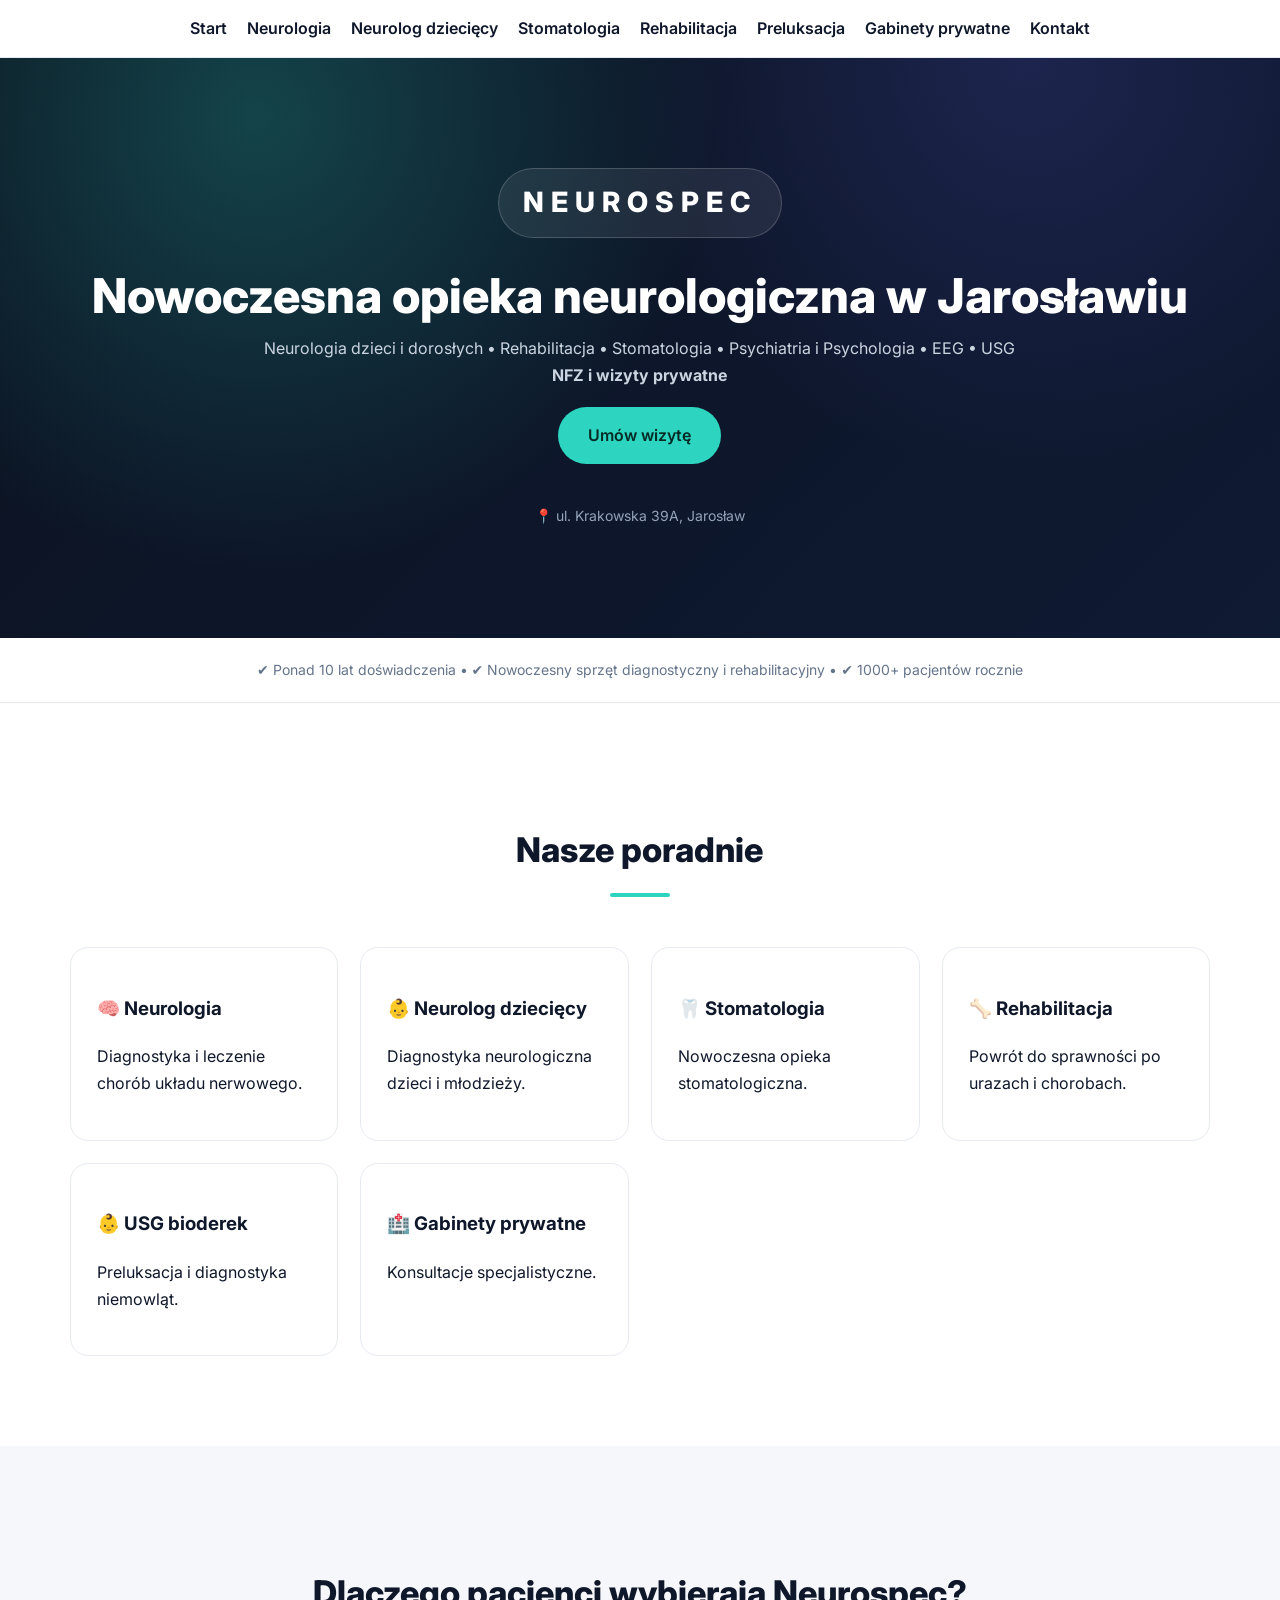
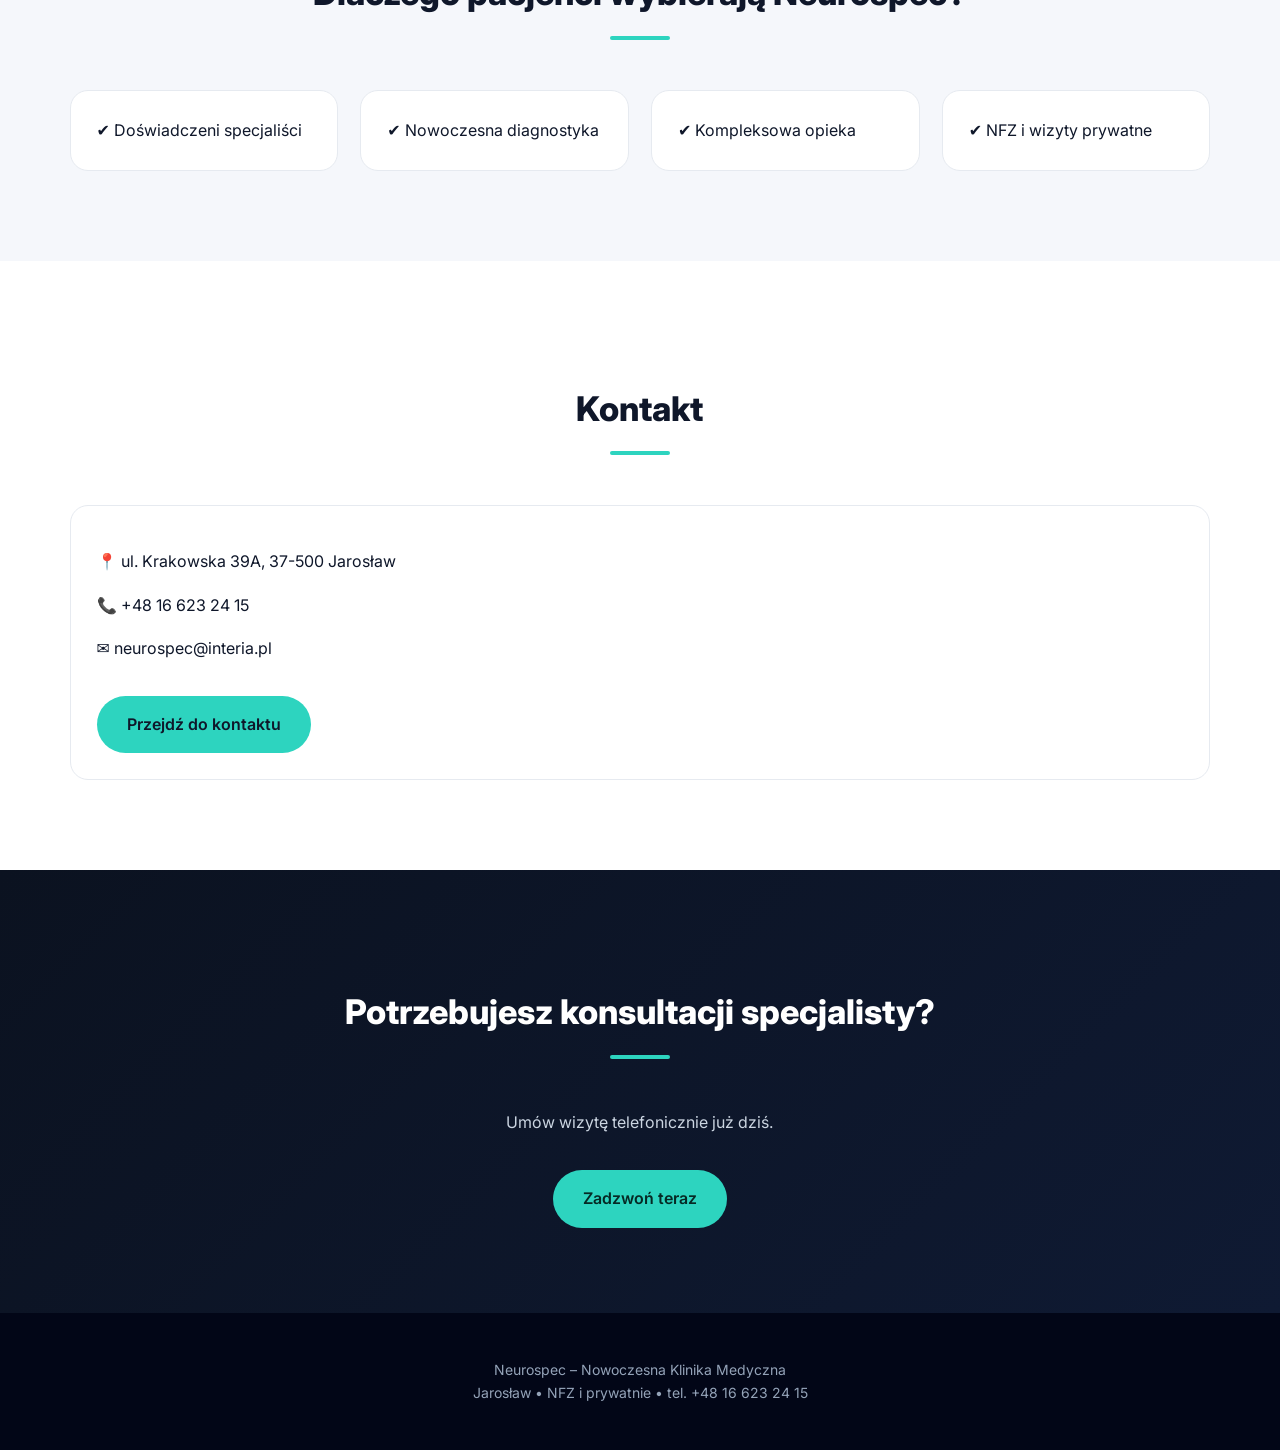
==== index.html @ 5b928df5 "Create index.html" ====
<!DOCTYPE html>

<html lang="pl">
<head>

<meta charset="UTF-8">
<meta name="viewport" content="width=device-width, initial-scale=1.0">

<title>Neurospec – Nowoczesna Klinika Neurologiczna Jarosław</title>

<meta name="description" content="Neurospec Jarosław – neurologia dorosłych i dzieci, rehabilitacja, stomatologia, EEG, USG. NFZ i wizyty prywatne.">

<meta name="keywords" content="neurolog Jarosław, neurolog dziecięcy Jarosław, EEG Jarosław, rehabilitacja Jarosław, stomatolog Jarosław, Neurospec">

<meta name="robots" content="index,follow">

<link rel="canonical" href="https://neurospec.com.pl">

<link rel="preconnect" href="https://fonts.googleapis.com">
<link rel="preconnect" href="https://fonts.gstatic.com" crossorigin>

<link href="https://fonts.googleapis.com/css2?family=Inter:wght@300;400;500;600;700;800&display=swap" rel="stylesheet">

<link rel="stylesheet" href="css/style.css">

<script type="application/ld+json">
{
 "@context":"https://schema.org",
 "@type":"MedicalClinic",
 "name":"Neurospec",
 "url":"https://neurospec.com.pl",
 "telephone":"+48166232415",
 "email":"neurospec@interia.pl",
 "address":{
   "@type":"PostalAddress",
   "streetAddress":"ul. Krakowska 39A",
   "addressLocality":"Jarosław",
   "postalCode":"37-500",
   "addressCountry":"PL"
 }
}
</script>

</head>

<body>

<nav class="nav">
<div class="nav-inner">

<a href="index.html">Start</a> <a href="neurolog.html">Neurologia</a> <a href="neurolog-dzieciecy.html">Neurolog dziecięcy</a> <a href="stomatologia.html">Stomatologia</a> <a href="rehabilitacja.html">Rehabilitacja</a> <a href="preluksacja.html">Preluksacja</a> <a href="gabinety-prywatne.html">Gabinety prywatne</a> <a href="kontakt.html">Kontakt</a>

</div>
</nav>

<header class="hero">

<div class="container">

<div class="logo">NEUROSPEC</div>

<h1>Nowoczesna opieka neurologiczna w Jarosławiu</h1>

<p>
Neurologia dzieci i dorosłych • Rehabilitacja • Stomatologia • Psychiatria i Psychologia • EEG • USG
</p>

<p>
<strong>NFZ i wizyty prywatne</strong>
</p>

<a href="tel:+48166232415" class="btn btn-primary">
Umów wizytę
</a>

<p style="margin-top:40px;font-size:14px;color:#94a3b8;">
📍 ul. Krakowska 39A, Jarosław
</p>

</div>

</header>

<div class="trust">
✔ Ponad 10 lat doświadczenia • ✔ Nowoczesny sprzęt diagnostyczny i rehabilitacyjny • ✔ 1000+ pacjentów rocznie
</div>

<section>

<div class="container">

<h2>Nasze poradnie</h2>

<div class="grid">

<div class="card">
<a href="neurolog.html">
<h3>🧠 Neurologia</h3>
<p>Diagnostyka i leczenie chorób układu nerwowego.</p>
</a>
</div>

<div class="card">
<a href="neurolog-dzieciecy.html">
<h3>👶 Neurolog dziecięcy</h3>
<p>Diagnostyka neurologiczna dzieci i młodzieży.</p>
</a>
</div>

<div class="card">
<a href="stomatologia.html">
<h3>🦷 Stomatologia</h3>
<p>Nowoczesna opieka stomatologiczna.</p>
</a>
</div>

<div class="card">
<a href="rehabilitacja.html">
<h3>🦴 Rehabilitacja</h3>
<p>Powrót do sprawności po urazach i chorobach.</p>
</a>
</div>

<div class="card">
<a href="preluksacja.html">
<h3>👶 USG bioderek</h3>
<p>Preluksacja i diagnostyka niemowląt.</p>
</a>
</div>

<div class="card">
<a href="gabinety-prywatne.html">
<h3>🏥 Gabinety prywatne</h3>
<p>Konsultacje specjalistyczne.</p>
</a>
</div>

</div>

</div>

</section>

<section class="alt">

<div class="container">

<h2>Dlaczego pacjenci wybierają Neurospec?</h2>

<div class="grid">

<div class="card">✔ Doświadczeni specjaliści</div>

<div class="card">✔ Nowoczesna diagnostyka</div>

<div class="card">✔ Kompleksowa opieka</div>

<div class="card">✔ NFZ i wizyty prywatne</div>

</div>

</div>

</section>

<section>

<div class="container">

<h2>Kontakt</h2>

<div class="card">

<p>
📍 ul. Krakowska 39A, 37-500 Jarosław
</p>

<p>
📞 +48 16 623 24 15
</p>

<p>
✉️ neurospec@interia.pl
</p>

<a href="kontakt.html" class="btn btn-primary">
Przejdź do kontaktu
</a>

</div>

</div>

</section>

<section class="cta">

<div class="container">

<h2>Potrzebujesz konsultacji specjalisty?</h2>

<p>
Umów wizytę telefonicznie już dziś.
</p>

<a href="tel:+48166232415" class="btn btn-primary">
Zadzwoń teraz
</a>

</div>

</section>

<footer class="footer">

Neurospec – Nowoczesna Klinika Medyczna<br>
Jarosław • NFZ i prywatnie • tel. +48 16 623 24 15

</footer>

</body>
</html>
---- css/style.css ----
/* =========================
NEUROSPEC - STYLE.CSS
========================= */

:root{
--primary:#0b1220;
--accent:#2dd4bf;
--bg:#f5f7fb;
--text:#0f172a;
--muted:#64748b;
--card:#ffffff;
--border:#e6eaf0;
}

*{
box-sizing:border-box;
}

html{
scroll-behavior:smooth;
}

body{
margin:0;
font-family:Inter,system-ui,-apple-system,Segoe UI,Roboto,sans-serif;
color:var(--text);
line-height:1.7;
background:#fff;
}

.container{
max-width:1150px;
width:92%;
margin:auto;
}

/* NAV */

.nav{
position:sticky;
top:0;
z-index:1000;
background:#fff;
border-bottom:1px solid var(--border);
}

.nav-inner{
display:flex;
justify-content:center;
align-items:center;
gap:20px;
flex-wrap:wrap;
padding:15px;
}

.nav a{
text-decoration:none;
font-weight:600;
color:var(--text);
}

.nav a:hover{
color:var(--accent);
}

/* HERO */

.hero{
background:
radial-gradient(circle at 20% 10%, rgba(45,212,191,0.25), transparent 40%),
radial-gradient(circle at 80% 0%, rgba(99,102,241,0.18), transparent 35%),
linear-gradient(135deg,#0b1220,#0f1a33);

color:#fff;
text-align:center;
padding:110px 20px;
}

.hero h1{
font-size:48px;
margin-bottom:12px;
line-height:1.1;
font-weight:800;
}

.hero p{
color:#cbd5e1;
max-width:760px;
margin:auto;
}

/* LOGO */

.logo{
font-weight:800;
letter-spacing:7px;
font-size:28px;
display:inline-block;
padding:10px 24px;
border-radius:999px;
background:rgba(255,255,255,.08);
border:1px solid rgba(255,255,255,.18);
}

/* BUTTONS */

.btn{
display:inline-block;
padding:15px 30px;
border-radius:999px;
text-decoration:none;
font-weight:600;
transition:.25s ease;
margin-top:18px;
}

.btn-primary{
background:var(--accent);
color:#062a25;
}

.btn-primary:hover{
transform:translateY(-3px);
box-shadow:0 18px 40px rgba(45,212,191,.25);
}

/* TRUST BAR */

.trust{
text-align:center;
padding:20px;
border-bottom:1px solid var(--border);
color:var(--muted);
font-size:14px;
}

/* SECTIONS */

section{
padding:90px 20px;
}

.alt{
background:var(--bg);
}

h2{
text-align:center;
font-size:34px;
margin-bottom:50px;
font-weight:800;
}

h2::after{
content:"";
display:block;
width:60px;
height:4px;
background:var(--accent);
margin:14px auto 0;
border-radius:999px;
}

/* GRID */

.grid{
display:grid;
grid-template-columns:repeat(auto-fit,minmax(240px,1fr));
gap:22px;
}

/* CARD */

.card{
background:var(--card);
border:1px solid var(--border);
border-radius:18px;
padding:26px;
transition:.25s ease;
}

.card:hover{
transform:translateY(-6px);
box-shadow:0 18px 45px rgba(0,0,0,.08);
}

.card a{
color:inherit;
text-decoration:none;
}

/* CTA */

.cta{
background:linear-gradient(135deg,#0b1220,#0f1a33);
color:#fff;
text-align:center;
padding:85px 20px;
}

.cta p{
color:#cbd5e1;
}

/* DETAILS */

details{
background:var(--bg);
padding:18px;
border-radius:14px;
margin-bottom:12px;
}

/* FORMS */

input,
textarea{
width:100%;
padding:14px;
border-radius:12px;
border:1px solid var(--border);
font-family:inherit;
margin-top:8px;
margin-bottom:14px;
}

textarea{
min-height:140px;
resize:vertical;
}

/* MAP */

.map-wrapper{
position:relative;
width:100%;
padding-bottom:56.25%;
height:0;
overflow:hidden;
border-radius:12px;
box-shadow:0 4px 12px rgba(0,0,0,.15);
}

.map-wrapper iframe{
position:absolute;
top:0;
left:0;
width:100%;
height:100%;
border:0;
}

/* FOOTER */

.footer{
background:#020617;
color:#94a3b8;
text-align:center;
padding:45px 20px;
font-size:14px;
}

/* MOBILE */

@media(max-width:768px){

.hero{
padding:90px 20px;
}

.hero h1{
font-size:34px;
}

h2{
font-size:28px;
}

.btn{
display:block;
width:100%;
max-width:320px;
margin:15px auto;
text-align:center;
}

.nav-inner{
gap:12px;
font-size:14px;
}

}
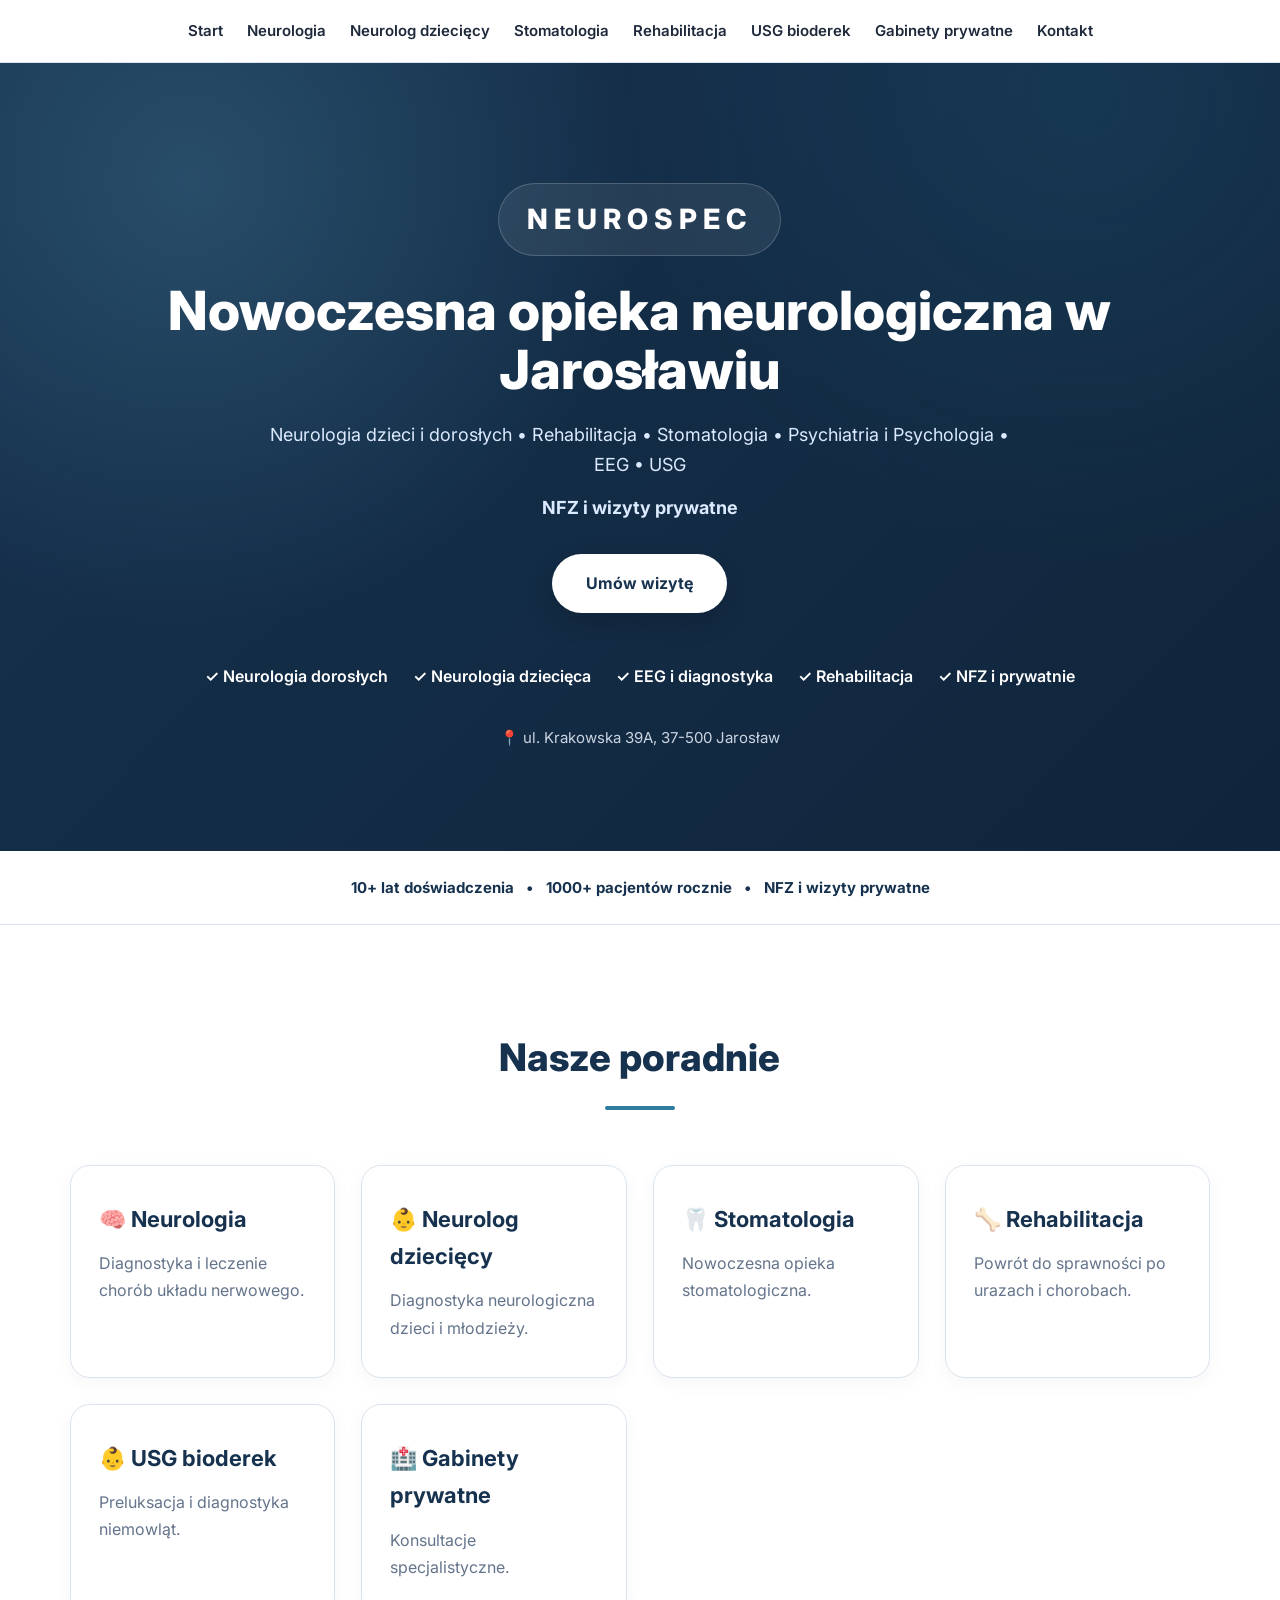
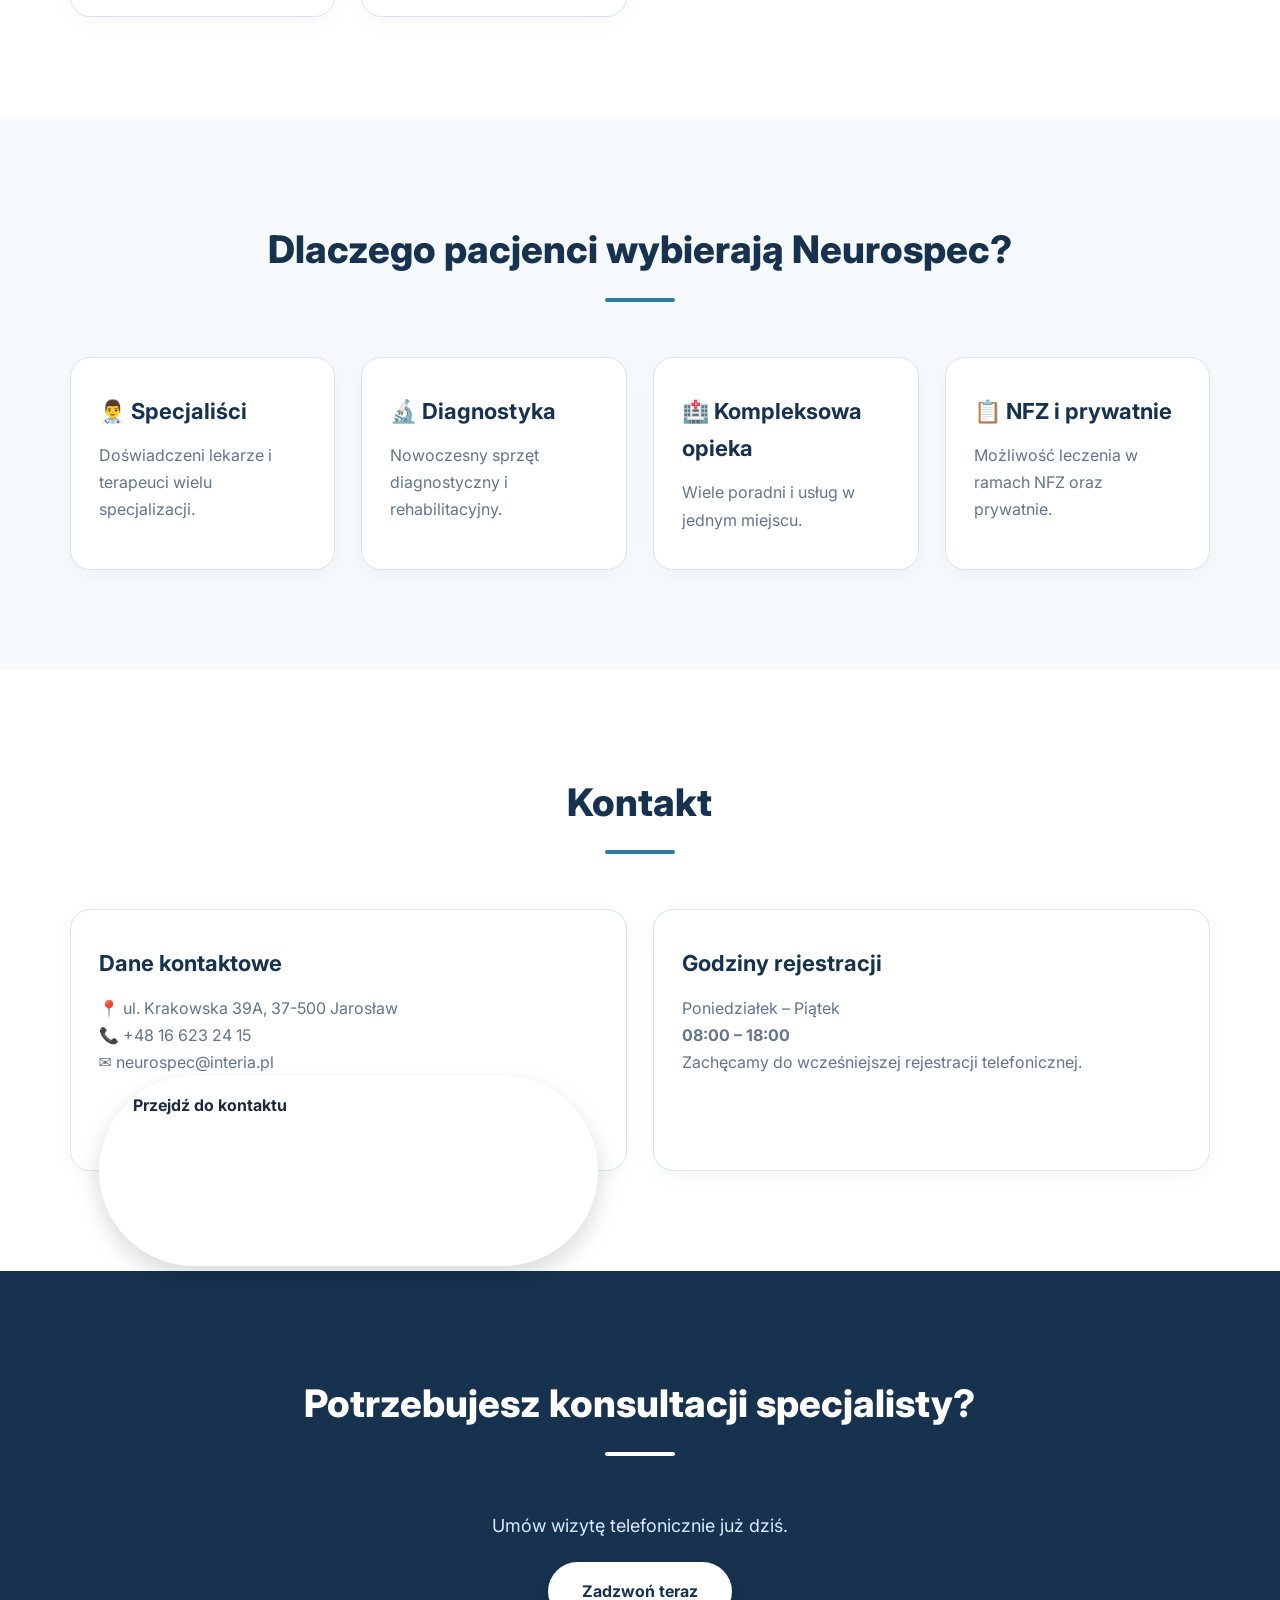
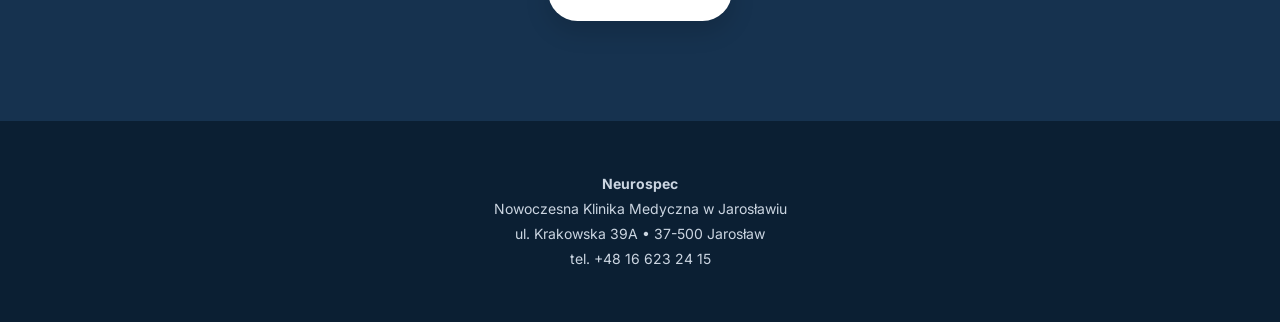
==== commit 1c86a8f8: "Update index.html" ====
--- a/index.html
+++ b/index.html
@@ -48,7 +48,14 @@
 <nav class="nav">
 <div class="nav-inner">
 
-<a href="index.html">Start</a> <a href="neurolog.html">Neurologia</a> <a href="neurolog-dzieciecy.html">Neurolog dziecięcy</a> <a href="stomatologia.html">Stomatologia</a> <a href="rehabilitacja.html">Rehabilitacja</a> <a href="preluksacja.html">Preluksacja</a> <a href="gabinety-prywatne.html">Gabinety prywatne</a> <a href="kontakt.html">Kontakt</a>
+<a href="index.html">Start</a>
+<a href="neurolog.html">Neurologia</a>
+<a href="neurolog-dzieciecy.html">Neurolog dziecięcy</a>
+<a href="stomatologia.html">Stomatologia</a>
+<a href="rehabilitacja.html">Rehabilitacja</a>
+<a href="preluksacja.html">USG bioderek</a>
+<a href="gabinety-prywatne.html">Gabinety prywatne</a>
+<a href="kontakt.html">Kontakt</a>
 
 </div>
 </nav>
@@ -73,8 +80,18 @@
 Umów wizytę
 </a>
 
-<p style="margin-top:40px;font-size:14px;color:#94a3b8;">
-📍 ul. Krakowska 39A, Jarosław
+<div style="margin-top:50px;display:flex;justify-content:center;gap:25px;flex-wrap:wrap;font-weight:600;">
+
+<span>✓ Neurologia dorosłych</span>
+<span>✓ Neurologia dziecięca</span>
+<span>✓ EEG i diagnostyka</span>
+<span>✓ Rehabilitacja</span>
+<span>✓ NFZ i prywatnie</span>
+
+</div>
+
+<p style="margin-top:35px;font-size:15px;color:#cbd5e1;">
+📍 ul. Krakowska 39A, 37-500 Jarosław
 </p>
 
 </div>
@@ -82,7 +99,13 @@
 </header>
 
 <div class="trust">
-✔ Ponad 10 lat doświadczenia • ✔ Nowoczesny sprzęt diagnostyczny i rehabilitacyjny • ✔ 1000+ pacjentów rocznie
+
+<strong>10+ lat doświadczenia</strong>
+&nbsp;&nbsp;•&nbsp;&nbsp;
+<strong>1000+ pacjentów rocznie</strong>
+&nbsp;&nbsp;•&nbsp;&nbsp;
+<strong>NFZ i wizyty prywatne</strong>
+
 </div>
 
 <section>
@@ -149,13 +172,25 @@
 
 <div class="grid">
 
-<div class="card">✔ Doświadczeni specjaliści</div>
-
-<div class="card">✔ Nowoczesna diagnostyka</div>
-
-<div class="card">✔ Kompleksowa opieka</div>
-
-<div class="card">✔ NFZ i wizyty prywatne</div>
+<div class="card">
+<h3>👨‍⚕️ Specjaliści</h3>
+<p>Doświadczeni lekarze i terapeuci wielu specjalizacji.</p>
+</div>
+
+<div class="card">
+<h3>🔬 Diagnostyka</h3>
+<p>Nowoczesny sprzęt diagnostyczny i rehabilitacyjny.</p>
+</div>
+
+<div class="card">
+<h3>🏥 Kompleksowa opieka</h3>
+<p>Wiele poradni i usług w jednym miejscu.</p>
+</div>
+
+<div class="card">
+<h3>📋 NFZ i prywatnie</h3>
+<p>Możliwość leczenia w ramach NFZ oraz prywatnie.</p>
+</div>
 
 </div>
 
@@ -169,19 +204,17 @@
 
 <h2>Kontakt</h2>
 
-<div class="card">
-
-<p>
-📍 ul. Krakowska 39A, 37-500 Jarosław
-</p>
-
-<p>
-📞 +48 16 623 24 15
-</p>
-
-<p>
-✉️ neurospec@interia.pl
-</p>
+<div class="grid">
+
+<div class="card">
+
+<h3>Dane kontaktowe</h3>
+
+<p>📍 ul. Krakowska 39A, 37-500 Jarosław</p>
+
+<p>📞 +48 16 623 24 15</p>
+
+<p>✉️ neurospec@interia.pl</p>
 
 <a href="kontakt.html" class="btn btn-primary">
 Przejdź do kontaktu
@@ -189,6 +222,20 @@
 
 </div>
 
+<div class="card">
+
+<h3>Godziny rejestracji</h3>
+
+<p>Poniedziałek – Piątek</p>
+
+<p><strong>08:00 – 18:00</strong></p>
+
+<p>Zachęcamy do wcześniejszej rejestracji telefonicznej.</p>
+
+</div>
+
+</div>
+
 </div>
 
 </section>
@@ -213,10 +260,13 @@
 
 <footer class="footer">
 
-Neurospec – Nowoczesna Klinika Medyczna<br>
-Jarosław • NFZ i prywatnie • tel. +48 16 623 24 15
+<strong>Neurospec</strong><br>
+Nowoczesna Klinika Medyczna w Jarosławiu<br>
+ul. Krakowska 39A • 37-500 Jarosław<br>
+tel. +48 16 623 24 15
 
 </footer>
 
 </body>
+
 </html>
--- a/css/style.css
+++ b/css/style.css
@@ -1,19 +1,23 @@
 /* =========================
-NEUROSPEC - STYLE.CSS
+NEUROSPEC - STYLE.CSS v2
 ========================= */
 
 :root{
---primary:#0b1220;
---accent:#2dd4bf;
---bg:#f5f7fb;
---text:#0f172a;
+--primary:#16324f;
+--primary-dark:#10253b;
+--accent:#2c7da0;
+--accent-light:#61a5c2;
+--bg:#f7fafc;
+--text:#1e293b;
 --muted:#64748b;
 --card:#ffffff;
---border:#e6eaf0;
+--border:#dbe4ee;
 }
 
 *{
 box-sizing:border-box;
+margin:0;
+padding:0;
 }
 
 html{
@@ -21,26 +25,26 @@
 }
 
 body{
-margin:0;
 font-family:Inter,system-ui,-apple-system,Segoe UI,Roboto,sans-serif;
 color:var(--text);
 line-height:1.7;
-background:#fff;
+background:#ffffff;
 }
 
 .container{
-max-width:1150px;
+max-width:1180px;
 width:92%;
 margin:auto;
 }
 
-/* NAV */
+/* NAVIGATION */
 
 .nav{
 position:sticky;
 top:0;
 z-index:1000;
-background:#fff;
+background:rgba(255,255,255,.96);
+backdrop-filter:blur(10px);
 border-bottom:1px solid var(--border);
 }
 
@@ -48,15 +52,17 @@
 display:flex;
 justify-content:center;
 align-items:center;
-gap:20px;
+gap:24px;
 flex-wrap:wrap;
-padding:15px;
+padding:18px;
 }
 
 .nav a{
 text-decoration:none;
 font-weight:600;
+font-size:15px;
 color:var(--text);
+transition:.25s;
 }
 
 .nav a:hover{
@@ -67,77 +73,91 @@
 
 .hero{
 background:
-radial-gradient(circle at 20% 10%, rgba(45,212,191,0.25), transparent 40%),
-radial-gradient(circle at 80% 0%, rgba(99,102,241,0.18), transparent 35%),
-linear-gradient(135deg,#0b1220,#0f1a33);
+radial-gradient(circle at 15% 15%, rgba(97,165,194,.25), transparent 35%),
+radial-gradient(circle at 85% 5%, rgba(44,125,160,.15), transparent 35%),
+linear-gradient(135deg,var(--primary),var(--primary-dark));
 
 color:#fff;
 text-align:center;
-padding:110px 20px;
-}
-
-.hero h1{
-font-size:48px;
-margin-bottom:12px;
-line-height:1.1;
-font-weight:800;
-}
-
-.hero p{
-color:#cbd5e1;
-max-width:760px;
-margin:auto;
-}
-
-/* LOGO */
+padding:120px 20px 100px;
+}
 
 .logo{
-font-weight:800;
-letter-spacing:7px;
-font-size:28px;
 display:inline-block;
-padding:10px 24px;
+padding:12px 28px;
 border-radius:999px;
 background:rgba(255,255,255,.08);
 border:1px solid rgba(255,255,255,.18);
+font-size:28px;
+font-weight:800;
+letter-spacing:6px;
+margin-bottom:25px;
+}
+
+.hero h1{
+font-size:54px;
+line-height:1.1;
+margin-bottom:20px;
+font-weight:800;
+}
+
+.hero p{
+max-width:760px;
+margin:auto;
+color:#dbeafe;
+font-size:18px;
+}
+
+.hero p + p{
+margin-top:12px;
+}
+
+.hero .btn{
+margin-top:30px;
+}
+
+.hero p:last-child{
+margin-top:40px;
 }
 
 /* BUTTONS */
 
 .btn{
 display:inline-block;
-padding:15px 30px;
+padding:16px 34px;
 border-radius:999px;
 text-decoration:none;
-font-weight:600;
-transition:.25s ease;
-margin-top:18px;
+font-weight:700;
+transition:.3s;
 }
 
 .btn-primary{
-background:var(--accent);
-color:#062a25;
+background:#ffffff;
+color:var(--primary);
+box-shadow:0 10px 25px rgba(0,0,0,.15);
 }
 
 .btn-primary:hover{
 transform:translateY(-3px);
-box-shadow:0 18px 40px rgba(45,212,191,.25);
+box-shadow:0 18px 40px rgba(0,0,0,.2);
 }
 
 /* TRUST BAR */
 
 .trust{
-text-align:center;
-padding:20px;
+background:#fff;
 border-bottom:1px solid var(--border);
-color:var(--muted);
-font-size:14px;
+padding:24px;
+text-align:center;
+font-size:15px;
+font-weight:600;
+color:var(--primary);
 }
 
 /* SECTIONS */
 
 section{
-padding:90px 20px;
+padding:100px 20px;
 }
 
 .alt{
@@ -145,19 +165,20 @@
 }
 
 h2{
-text-align:center;
-font-size:34px;
-margin-bottom:50px;
+font-size:38px;
+text-align:center;
+margin-bottom:55px;
 font-weight:800;
+color:var(--primary);
 }
 
 h2::after{
 content:"";
 display:block;
-width:60px;
+width:70px;
 height:4px;
 background:var(--accent);
-margin:14px auto 0;
+margin:16px auto 0;
 border-radius:999px;
 }
 
@@ -165,50 +186,74 @@
 
 .grid{
 display:grid;
-grid-template-columns:repeat(auto-fit,minmax(240px,1fr));
-gap:22px;
-}
-
-/* CARD */
+grid-template-columns:repeat(auto-fit,minmax(260px,1fr));
+gap:26px;
+}
+
+/* CARDS */
 
 .card{
 background:var(--card);
 border:1px solid var(--border);
-border-radius:18px;
-padding:26px;
-transition:.25s ease;
+border-radius:20px;
+padding:35px 28px;
+transition:.3s;
+box-shadow:0 5px 20px rgba(15,23,42,.04);
 }
 
 .card:hover{
-transform:translateY(-6px);
-box-shadow:0 18px 45px rgba(0,0,0,.08);
+transform:translateY(-8px);
+box-shadow:0 20px 45px rgba(15,23,42,.10);
 }
 
 .card a{
+text-decoration:none;
 color:inherit;
-text-decoration:none;
+display:block;
+height:100%;
+}
+
+.card h3{
+font-size:22px;
+margin-bottom:12px;
+color:var(--primary);
+}
+
+.card p{
+color:var(--muted);
 }
 
 /* CTA */
 
 .cta{
-background:linear-gradient(135deg,#0b1220,#0f1a33);
+background:var(--primary);
 color:#fff;
 text-align:center;
-padding:85px 20px;
+padding:100px 20px;
+}
+
+.cta h2{
+color:#fff;
+}
+
+.cta h2::after{
+background:#fff;
 }
 
 .cta p{
-color:#cbd5e1;
+color:#dbeafe;
+font-size:18px;
+margin-bottom:20px;
 }
 
 /* DETAILS */
 
 details{
-background:var(--bg);
+background:#fff;
 padding:18px;
 border-radius:14px;
-margin-bottom:12px;
+border:1px solid var(--border);
+margin-bottom:14px;
 }
 
 /* FORMS */
@@ -216,17 +261,25 @@
 input,
 textarea{
 width:100%;
-padding:14px;
+padding:15px;
 border-radius:12px;
 border:1px solid var(--border);
 font-family:inherit;
+font-size:15px;
 margin-top:8px;
-margin-bottom:14px;
+margin-bottom:16px;
+}
+
+input:focus,
+textarea:focus{
+outline:none;
+border-color:var(--accent);
+box-shadow:0 0 0 3px rgba(44,125,160,.15);
 }
 
 textarea{
+resize:vertical;
 min-height:140px;
-resize:vertical;
 }
 
 /* MAP */
@@ -237,8 +290,8 @@
 padding-bottom:56.25%;
 height:0;
 overflow:hidden;
-border-radius:12px;
-box-shadow:0 4px 12px rgba(0,0,0,.15);
+border-radius:16px;
+box-shadow:0 8px 24px rgba(0,0,0,.12);
 }
 
 .map-wrapper iframe{
@@ -253,11 +306,12 @@
 /* FOOTER */
 
 .footer{
-background:#020617;
-color:#94a3b8;
-text-align:center;
-padding:45px 20px;
+background:#0b1f33;
+color:#cbd5e1;
+text-align:center;
+padding:50px 20px;
 font-size:14px;
+line-height:1.8;
 }
 
 /* MOBILE */
@@ -269,24 +323,36 @@
 }
 
 .hero h1{
-font-size:34px;
+font-size:36px;
+}
+
+.hero p{
+font-size:16px;
+}
+
+.logo{
+font-size:22px;
+letter-spacing:4px;
 }
 
 h2{
-font-size:28px;
+font-size:30px;
+}
+
+.nav-inner{
+gap:14px;
+font-size:14px;
 }
 
 .btn{
 display:block;
 width:100%;
 max-width:320px;
-margin:15px auto;
-text-align:center;
-}
-
-.nav-inner{
-gap:12px;
-font-size:14px;
-}
-
-}
+margin:20px auto 0;
+text-align:center;
+}
+
+.grid{
+grid-template-columns:1fr;
+}
+}
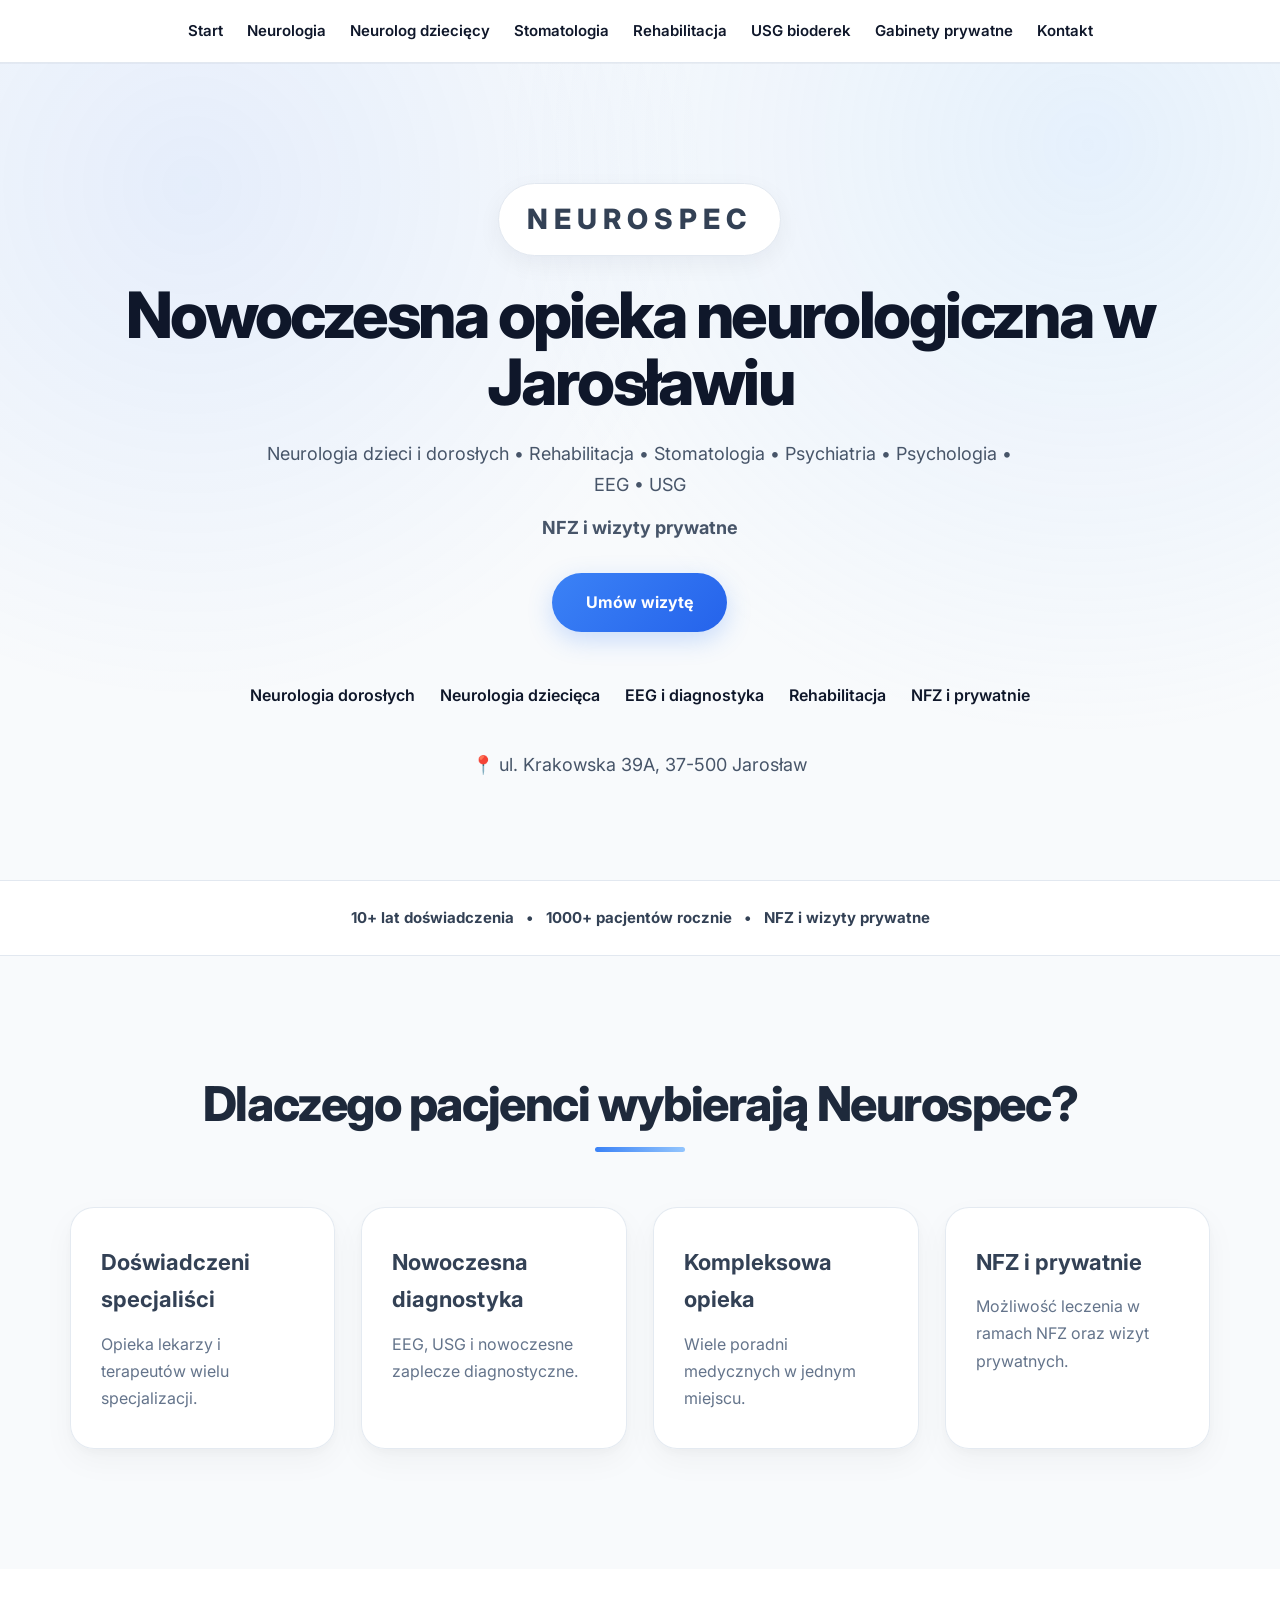
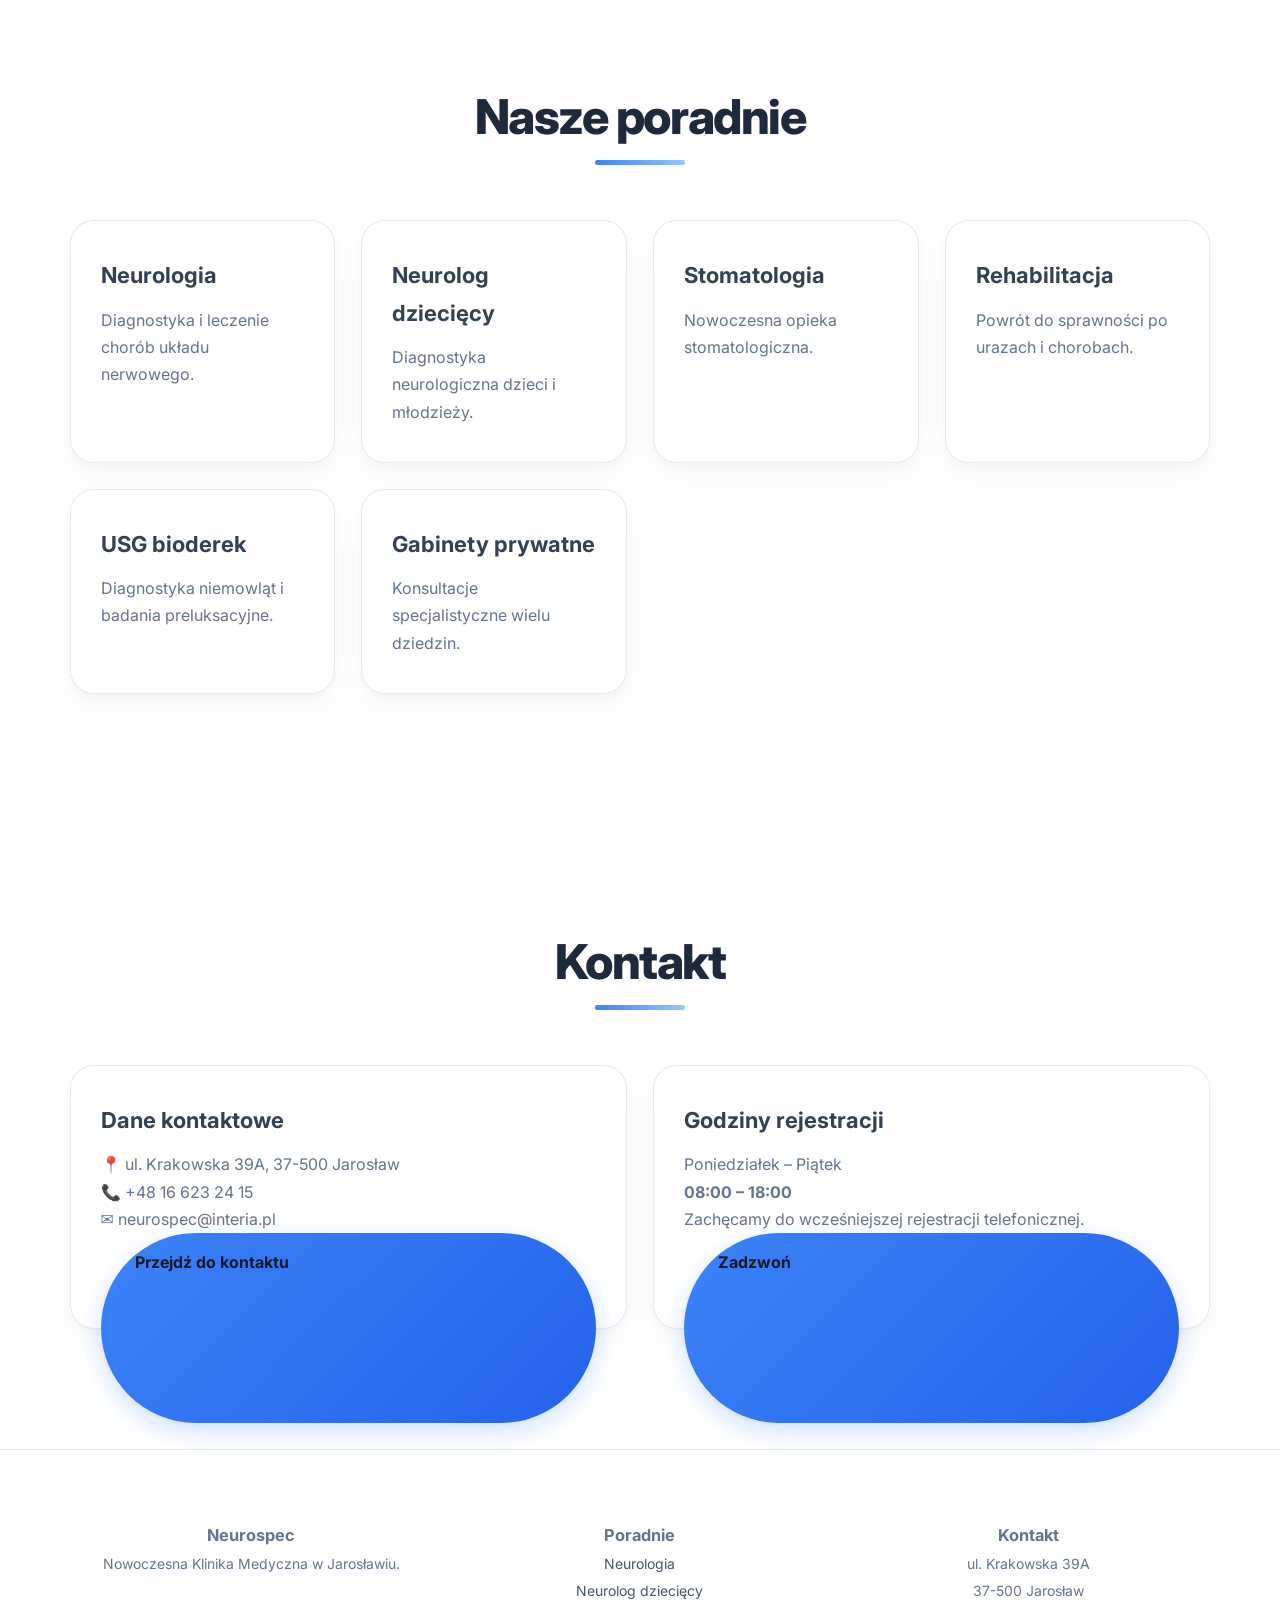
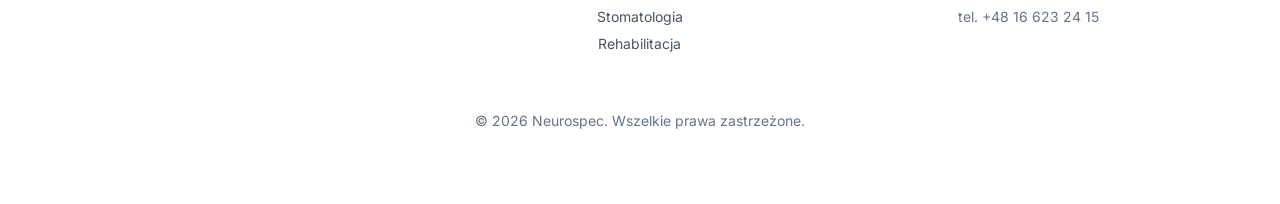
==== commit 2b958f4f: "Update index.html" ====
--- a/index.html
+++ b/index.html
@@ -48,14 +48,7 @@
 <nav class="nav">
 <div class="nav-inner">
 
-<a href="index.html">Start</a>
-<a href="neurolog.html">Neurologia</a>
-<a href="neurolog-dzieciecy.html">Neurolog dziecięcy</a>
-<a href="stomatologia.html">Stomatologia</a>
-<a href="rehabilitacja.html">Rehabilitacja</a>
-<a href="preluksacja.html">USG bioderek</a>
-<a href="gabinety-prywatne.html">Gabinety prywatne</a>
-<a href="kontakt.html">Kontakt</a>
+<a href="index.html">Start</a> <a href="neurolog.html">Neurologia</a> <a href="neurolog-dzieciecy.html">Neurolog dziecięcy</a> <a href="stomatologia.html">Stomatologia</a> <a href="rehabilitacja.html">Rehabilitacja</a> <a href="preluksacja.html">USG bioderek</a> <a href="gabinety-prywatne.html">Gabinety prywatne</a> <a href="kontakt.html">Kontakt</a>
 
 </div>
 </nav>
@@ -69,7 +62,7 @@
 <h1>Nowoczesna opieka neurologiczna w Jarosławiu</h1>
 
 <p>
-Neurologia dzieci i dorosłych • Rehabilitacja • Stomatologia • Psychiatria i Psychologia • EEG • USG
+Neurologia dzieci i dorosłych • Rehabilitacja • Stomatologia • Psychiatria • Psychologia • EEG • USG
 </p>
 
 <p>
@@ -82,15 +75,11 @@
 
 <div style="margin-top:50px;display:flex;justify-content:center;gap:25px;flex-wrap:wrap;font-weight:600;">
 
-<span>✓ Neurologia dorosłych</span>
-<span>✓ Neurologia dziecięca</span>
-<span>✓ EEG i diagnostyka</span>
-<span>✓ Rehabilitacja</span>
-<span>✓ NFZ i prywatnie</span>
-
-</div>
-
-<p style="margin-top:35px;font-size:15px;color:#cbd5e1;">
+<span>Neurologia dorosłych</span> <span>Neurologia dziecięca</span> <span>EEG i diagnostyka</span> <span>Rehabilitacja</span> <span>NFZ i prywatnie</span>
+
+</div>
+
+<p class="hero-address">
 📍 ul. Krakowska 39A, 37-500 Jarosław
 </p>
 
@@ -101,12 +90,44 @@
 <div class="trust">
 
 <strong>10+ lat doświadczenia</strong>
-&nbsp;&nbsp;•&nbsp;&nbsp;
-<strong>1000+ pacjentów rocznie</strong>
-&nbsp;&nbsp;•&nbsp;&nbsp;
-<strong>NFZ i wizyty prywatne</strong>
-
-</div>
+  •   <strong>1000+ pacjentów rocznie</strong>
+  •   <strong>NFZ i wizyty prywatne</strong>
+
+</div>
+
+<section class="alt">
+
+<div class="container">
+
+<h2>Dlaczego pacjenci wybierają Neurospec?</h2>
+
+<div class="grid">
+
+<div class="card">
+<h3>Doświadczeni specjaliści</h3>
+<p>Opieka lekarzy i terapeutów wielu specjalizacji.</p>
+</div>
+
+<div class="card">
+<h3>Nowoczesna diagnostyka</h3>
+<p>EEG, USG i nowoczesne zaplecze diagnostyczne.</p>
+</div>
+
+<div class="card">
+<h3>Kompleksowa opieka</h3>
+<p>Wiele poradni medycznych w jednym miejscu.</p>
+</div>
+
+<div class="card">
+<h3>NFZ i prywatnie</h3>
+<p>Możliwość leczenia w ramach NFZ oraz wizyt prywatnych.</p>
+</div>
+
+</div>
+
+</div>
+
+</section>
 
 <section>
 
@@ -118,43 +139,43 @@
 
 <div class="card">
 <a href="neurolog.html">
-<h3>🧠 Neurologia</h3>
+<h3>Neurologia</h3>
 <p>Diagnostyka i leczenie chorób układu nerwowego.</p>
 </a>
 </div>
 
 <div class="card">
 <a href="neurolog-dzieciecy.html">
-<h3>👶 Neurolog dziecięcy</h3>
+<h3>Neurolog dziecięcy</h3>
 <p>Diagnostyka neurologiczna dzieci i młodzieży.</p>
 </a>
 </div>
 
 <div class="card">
 <a href="stomatologia.html">
-<h3>🦷 Stomatologia</h3>
+<h3>Stomatologia</h3>
 <p>Nowoczesna opieka stomatologiczna.</p>
 </a>
 </div>
 
 <div class="card">
 <a href="rehabilitacja.html">
-<h3>🦴 Rehabilitacja</h3>
+<h3>Rehabilitacja</h3>
 <p>Powrót do sprawności po urazach i chorobach.</p>
 </a>
 </div>
 
 <div class="card">
 <a href="preluksacja.html">
-<h3>👶 USG bioderek</h3>
-<p>Preluksacja i diagnostyka niemowląt.</p>
+<h3>USG bioderek</h3>
+<p>Diagnostyka niemowląt i badania preluksacyjne.</p>
 </a>
 </div>
 
 <div class="card">
 <a href="gabinety-prywatne.html">
-<h3>🏥 Gabinety prywatne</h3>
-<p>Konsultacje specjalistyczne.</p>
+<h3>Gabinety prywatne</h3>
+<p>Konsultacje specjalistyczne wielu dziedzin.</p>
 </a>
 </div>
 
@@ -164,40 +185,6 @@
 
 </section>
 
-<section class="alt">
-
-<div class="container">
-
-<h2>Dlaczego pacjenci wybierają Neurospec?</h2>
-
-<div class="grid">
-
-<div class="card">
-<h3>👨‍⚕️ Specjaliści</h3>
-<p>Doświadczeni lekarze i terapeuci wielu specjalizacji.</p>
-</div>
-
-<div class="card">
-<h3>🔬 Diagnostyka</h3>
-<p>Nowoczesny sprzęt diagnostyczny i rehabilitacyjny.</p>
-</div>
-
-<div class="card">
-<h3>🏥 Kompleksowa opieka</h3>
-<p>Wiele poradni i usług w jednym miejscu.</p>
-</div>
-
-<div class="card">
-<h3>📋 NFZ i prywatnie</h3>
-<p>Możliwość leczenia w ramach NFZ oraz prywatnie.</p>
-</div>
-
-</div>
-
-</div>
-
-</section>
-
 <section>
 
 <div class="container">
@@ -211,9 +198,7 @@
 <h3>Dane kontaktowe</h3>
 
 <p>📍 ul. Krakowska 39A, 37-500 Jarosław</p>
-
 <p>📞 +48 16 623 24 15</p>
-
 <p>✉️ neurospec@interia.pl</p>
 
 <a href="kontakt.html" class="btn btn-primary">
@@ -227,10 +212,15 @@
 <h3>Godziny rejestracji</h3>
 
 <p>Poniedziałek – Piątek</p>
-
 <p><strong>08:00 – 18:00</strong></p>
 
-<p>Zachęcamy do wcześniejszej rejestracji telefonicznej.</p>
+<p>
+Zachęcamy do wcześniejszej rejestracji telefonicznej.
+</p>
+
+<a href="tel:+48166232415" class="btn btn-primary">
+Zadzwoń
+</a>
 
 </div>
 
@@ -240,33 +230,54 @@
 
 </section>
 
-<section class="cta">
-
-<div class="container">
-
-<h2>Potrzebujesz konsultacji specjalisty?</h2>
-
-<p>
-Umów wizytę telefonicznie już dziś.
-</p>
-
-<a href="tel:+48166232415" class="btn btn-primary">
-Zadzwoń teraz
-</a>
-
-</div>
-
-</section>
-
 <footer class="footer">
 
-<strong>Neurospec</strong><br>
-Nowoczesna Klinika Medyczna w Jarosławiu<br>
-ul. Krakowska 39A • 37-500 Jarosław<br>
-tel. +48 16 623 24 15
+<div class="container">
+
+<div class="grid">
+
+<div>
+
+<h3>Neurospec</h3>
+
+<p>
+Nowoczesna Klinika Medyczna w Jarosławiu.
+</p>
+
+</div>
+
+<div>
+
+<h3>Poradnie</h3>
+
+<p><a href="neurolog.html">Neurologia</a></p>
+<p><a href="neurolog-dzieciecy.html">Neurolog dziecięcy</a></p>
+<p><a href="stomatologia.html">Stomatologia</a></p>
+<p><a href="rehabilitacja.html">Rehabilitacja</a></p>
+
+</div>
+
+<div>
+
+<h3>Kontakt</h3>
+
+<p>ul. Krakowska 39A</p>
+<p>37-500 Jarosław</p>
+<p>tel. +48 16 623 24 15</p>
+
+</div>
+
+</div>
+
+<div style="margin-top:50px;">
+
+© 2026 Neurospec. Wszelkie prawa zastrzeżone.
+
+</div>
+
+</div>
 
 </footer>
 
 </body>
-
 </html>
--- a/css/style.css
+++ b/css/style.css
@@ -1,358 +1,521 @@
 /* =========================
-NEUROSPEC - STYLE.CSS v2
+NEUROSPEC - STYLE.CSS v4
+Nowoczesna, lekka wersja
 ========================= */
 
 :root{
---primary:#16324f;
---primary-dark:#10253b;
---accent:#2c7da0;
---accent-light:#61a5c2;
---bg:#f7fafc;
---text:#1e293b;
---muted:#64748b;
---card:#ffffff;
---border:#dbe4ee;
+  --primary:#334155;
+  --primary-dark:#1e293b;
+
+  --accent:#3b82f6;
+  --accent-light:#93c5fd;
+
+  --bg:#f8fafc;
+  --text:#0f172a;
+  --muted:#64748b;
+
+  --card:#ffffff;
+  --border:#e2e8f0;
 }
 
 *{
-box-sizing:border-box;
-margin:0;
-padding:0;
+  box-sizing:border-box;
+  margin:0;
+  padding:0;
 }
 
 html{
-scroll-behavior:smooth;
+  scroll-behavior:smooth;
 }
 
 body{
-font-family:Inter,system-ui,-apple-system,Segoe UI,Roboto,sans-serif;
-color:var(--text);
-line-height:1.7;
-background:#ffffff;
+  font-family:Inter,system-ui,-apple-system,Segoe UI,Roboto,sans-serif;
+  color:var(--text);
+  line-height:1.7;
+  background:#ffffff;
 }
 
 .container{
-max-width:1180px;
-width:92%;
-margin:auto;
-}
-
-/* NAVIGATION */
+  max-width:1180px;
+  width:92%;
+  margin:auto;
+}
+
+/* =========================
+   NAVIGATION
+========================= */
 
 .nav{
-position:sticky;
-top:0;
-z-index:1000;
-background:rgba(255,255,255,.96);
-backdrop-filter:blur(10px);
-border-bottom:1px solid var(--border);
+  position:sticky;
+  top:0;
+  z-index:1000;
+
+  background:rgba(255,255,255,.92);
+  backdrop-filter:blur(12px);
+
+  border-bottom:1px solid var(--border);
+
+  box-shadow:
+    0 1px 0 rgba(15,23,42,.04);
 }
 
 .nav-inner{
-display:flex;
-justify-content:center;
-align-items:center;
-gap:24px;
-flex-wrap:wrap;
-padding:18px;
+  display:flex;
+  justify-content:center;
+  align-items:center;
+  gap:24px;
+  flex-wrap:wrap;
+  padding:18px;
 }
 
 .nav a{
-text-decoration:none;
-font-weight:600;
-font-size:15px;
-color:var(--text);
-transition:.25s;
+  text-decoration:none;
+  font-weight:600;
+  font-size:15px;
+  color:var(--text);
+  transition:.25s;
 }
 
 .nav a:hover{
-color:var(--accent);
-}
-
-/* HERO */
+  color:var(--accent);
+}
+
+/* =========================
+   HERO
+========================= */
 
 .hero{
-background:
-radial-gradient(circle at 15% 15%, rgba(97,165,194,.25), transparent 35%),
-radial-gradient(circle at 85% 5%, rgba(44,125,160,.15), transparent 35%),
-linear-gradient(135deg,var(--primary),var(--primary-dark));
-
-color:#fff;
-text-align:center;
-padding:120px 20px 100px;
+  background:
+    radial-gradient(
+      circle at 15% 15%,
+      rgba(59,130,246,.10),
+      transparent 40%
+    ),
+    radial-gradient(
+      circle at 85% 10%,
+      rgba(147,197,253,.18),
+      transparent 45%
+    ),
+    #f8fafc;
+
+  color:var(--text);
+  text-align:center;
+  padding:120px 20px 100px;
 }
 
 .logo{
-display:inline-block;
-padding:12px 28px;
-border-radius:999px;
-background:rgba(255,255,255,.08);
-border:1px solid rgba(255,255,255,.18);
-font-size:28px;
-font-weight:800;
-letter-spacing:6px;
-margin-bottom:25px;
+  display:inline-block;
+
+  padding:12px 28px;
+
+  border-radius:999px;
+  border:1px solid var(--border);
+
+  background:#ffffff;
+  backdrop-filter:blur(12px);
+
+  color:var(--primary);
+
+  font-size:28px;
+  font-weight:800;
+  letter-spacing:6px;
+
+  margin-bottom:25px;
+
+  box-shadow:
+    0 8px 24px rgba(15,23,42,.05);
 }
 
 .hero h1{
-font-size:54px;
-line-height:1.1;
-margin-bottom:20px;
-font-weight:800;
+  font-size:clamp(2.8rem,5vw,4.5rem);
+  line-height:1.05;
+  letter-spacing:-0.04em;
+  margin-bottom:24px;
+  font-weight:800;
+  color:var(--text);
 }
 
 .hero p{
-max-width:760px;
-margin:auto;
-color:#dbeafe;
-font-size:18px;
+  max-width:760px;
+  margin:auto;
+
+  color:#475569;
+  font-size:18px;
 }
 
 .hero p + p{
-margin-top:12px;
+  margin-top:12px;
 }
 
 .hero .btn{
-margin-top:30px;
+  margin-top:30px;
 }
 
 .hero p:last-child{
-margin-top:40px;
-}
-
-/* BUTTONS */
+  margin-top:40px;
+}
+
+/* =========================
+   BUTTONS
+========================= */
 
 .btn{
-display:inline-block;
-padding:16px 34px;
-border-radius:999px;
-text-decoration:none;
-font-weight:700;
-transition:.3s;
+  display:inline-block;
+  padding:16px 34px;
+
+  border-radius:999px;
+
+  text-decoration:none;
+  font-weight:700;
+
+  transition:.3s;
 }
 
 .btn-primary{
-background:#ffffff;
-color:var(--primary);
-box-shadow:0 10px 25px rgba(0,0,0,.15);
+  background:
+    linear-gradient(
+      135deg,
+      #3b82f6,
+      #2563eb
+    );
+
+  color:#ffffff;
+
+  box-shadow:
+    0 8px 24px rgba(59,130,246,.25);
 }
 
 .btn-primary:hover{
-transform:translateY(-3px);
-box-shadow:0 18px 40px rgba(0,0,0,.2);
-}
-
-/* TRUST BAR */
+  transform:translateY(-2px);
+
+  box-shadow:
+    0 14px 34px rgba(59,130,246,.35);
+}
+
+/* =========================
+   TRUST BAR
+========================= */
 
 .trust{
-background:#fff;
-border-bottom:1px solid var(--border);
-padding:24px;
-text-align:center;
-font-size:15px;
-font-weight:600;
-color:var(--primary);
-}
-
-/* SECTIONS */
+  background:#ffffff;
+
+  border-top:1px solid var(--border);
+  border-bottom:1px solid var(--border);
+
+  padding:24px;
+
+  text-align:center;
+  font-size:15px;
+  font-weight:600;
+
+  color:var(--primary);
+}
+
+/* =========================
+   SECTIONS
+========================= */
 
 section{
-padding:100px 20px;
+  padding:120px 20px;
 }
 
 .alt{
-background:var(--bg);
+  background:var(--bg);
 }
 
 h2{
-font-size:38px;
-text-align:center;
-margin-bottom:55px;
-font-weight:800;
-color:var(--primary);
+  font-size:clamp(2rem,4vw,3rem);
+  line-height:1.15;
+  letter-spacing:-0.03em;
+
+  text-align:center;
+  margin-bottom:55px;
+
+  font-weight:800;
+  color:#1e293b;
 }
 
 h2::after{
-content:"";
-display:block;
-width:70px;
-height:4px;
-background:var(--accent);
-margin:16px auto 0;
-border-radius:999px;
-}
-
-/* GRID */
+  content:"";
+
+  display:block;
+
+  width:90px;
+  height:5px;
+
+  margin:16px auto 0;
+
+  border-radius:999px;
+
+  background:
+    linear-gradient(
+      90deg,
+      #3b82f6,
+      #93c5fd
+    );
+}
+
+/* =========================
+   GRID
+========================= */
 
 .grid{
-display:grid;
-grid-template-columns:repeat(auto-fit,minmax(260px,1fr));
-gap:26px;
-}
-
-/* CARDS */
+  display:grid;
+
+  grid-template-columns:
+    repeat(auto-fit,minmax(260px,1fr));
+
+  gap:26px;
+}
+
+/* =========================
+   CARDS
+========================= */
 
 .card{
-background:var(--card);
-border:1px solid var(--border);
-border-radius:20px;
-padding:35px 28px;
-transition:.3s;
-box-shadow:0 5px 20px rgba(15,23,42,.04);
+  background:
+    rgba(255,255,255,.9);
+
+  backdrop-filter:blur(8px);
+
+  border:1px solid rgba(226,232,240,.9);
+  border-radius:24px;
+
+  padding:36px 30px;
+
+  transition:
+    transform .25s ease,
+    box-shadow .25s ease,
+    border-color .25s ease;
+
+  box-shadow:
+    0 4px 12px rgba(15,23,42,.03),
+    0 12px 32px rgba(15,23,42,.04);
 }
 
 .card:hover{
-transform:translateY(-8px);
-box-shadow:0 20px 45px rgba(15,23,42,.10);
+  transform:translateY(-4px);
+
+  border-color:#cbd5e1;
+
+  box-shadow:
+    0 10px 24px rgba(15,23,42,.06),
+    0 20px 48px rgba(15,23,42,.08);
 }
 
 .card a{
-text-decoration:none;
-color:inherit;
-display:block;
-height:100%;
+  text-decoration:none;
+  color:inherit;
+  display:block;
+  height:100%;
 }
 
 .card h3{
-font-size:22px;
-margin-bottom:12px;
-color:var(--primary);
+  font-size:22px;
+  margin-bottom:12px;
+
+  color:var(--primary);
 }
 
 .card p{
-color:var(--muted);
-}
-
-/* CTA */
+  color:var(--muted);
+}
+
+/* =========================
+   CTA
+========================= */
 
 .cta{
-background:var(--primary);
-color:#fff;
-text-align:center;
-padding:100px 20px;
+  background:
+    radial-gradient(
+      circle at top left,
+      rgba(59,130,246,.15),
+      transparent 35%
+    ),
+    linear-gradient(
+      135deg,
+      #334155,
+      #475569
+    );
+
+  color:#ffffff;
+  text-align:center;
+  padding:100px 20px;
 }
 
 .cta h2{
-color:#fff;
+  color:#ffffff;
 }
 
 .cta h2::after{
-background:#fff;
+  background:#ffffff;
 }
 
 .cta p{
-color:#dbeafe;
-font-size:18px;
-margin-bottom:20px;
-}
-
-/* DETAILS */
+  color:#e2e8f0;
+  font-size:18px;
+  margin-bottom:20px;
+}
+
+/* =========================
+   DETAILS
+========================= */
 
 details{
-background:#fff;
-padding:18px;
-border-radius:14px;
-border:1px solid var(--border);
-margin-bottom:14px;
-}
-
-/* FORMS */
+  background:#ffffff;
+
+  padding:18px;
+
+  border-radius:14px;
+  border:1px solid var(--border);
+
+  margin-bottom:14px;
+
+  box-shadow:
+    0 4px 16px rgba(15,23,42,.03);
+}
+
+/* =========================
+   FORMS
+========================= */
 
 input,
 textarea{
-width:100%;
-padding:15px;
-border-radius:12px;
-border:1px solid var(--border);
-font-family:inherit;
-font-size:15px;
-margin-top:8px;
-margin-bottom:16px;
+  width:100%;
+
+  padding:15px;
+
+  border-radius:12px;
+  border:1px solid var(--border);
+
+  font-family:inherit;
+  font-size:15px;
+
+  margin-top:8px;
+  margin-bottom:16px;
+
+  background:#ffffff;
 }
 
 input:focus,
 textarea:focus{
-outline:none;
-border-color:var(--accent);
-box-shadow:0 0 0 3px rgba(44,125,160,.15);
+  outline:none;
+
+  border-color:var(--accent);
+
+  box-shadow:
+    0 0 0 3px rgba(59,130,246,.15);
 }
 
 textarea{
-resize:vertical;
-min-height:140px;
-}
-
-/* MAP */
+  resize:vertical;
+  min-height:140px;
+}
+
+/* =========================
+   MAP
+========================= */
 
 .map-wrapper{
-position:relative;
-width:100%;
-padding-bottom:56.25%;
-height:0;
-overflow:hidden;
-border-radius:16px;
-box-shadow:0 8px 24px rgba(0,0,0,.12);
+  position:relative;
+
+  width:100%;
+  height:0;
+
+  padding-bottom:56.25%;
+
+  overflow:hidden;
+
+  border-radius:16px;
+
+  box-shadow:
+    0 10px 28px rgba(15,23,42,.08);
 }
 
 .map-wrapper iframe{
-position:absolute;
-top:0;
-left:0;
-width:100%;
-height:100%;
-border:0;
-}
-
-/* FOOTER */
+  position:absolute;
+
+  top:0;
+  left:0;
+
+  width:100%;
+  height:100%;
+
+  border:0;
+}
+
+/* =========================
+   FOOTER
+========================= */
 
 .footer{
-background:#0b1f33;
-color:#cbd5e1;
-text-align:center;
-padding:50px 20px;
-font-size:14px;
-line-height:1.8;
-}
-
-/* MOBILE */
+  background:#ffffff;
+  color:#64748b;
+
+  text-align:center;
+
+  padding:70px 20px;
+
+  font-size:14px;
+  line-height:1.9;
+
+  border-top:1px solid #e2e8f0;
+}
+
+.footer a{
+  color:#475569;
+  text-decoration:none;
+  transition:.2s;
+}
+
+.footer a:hover{
+  color:#3b82f6;
+}
+
+/* =========================
+   MOBILE
+========================= */
 
 @media(max-width:768px){
 
-.hero{
-padding:90px 20px;
-}
-
-.hero h1{
-font-size:36px;
-}
-
-.hero p{
-font-size:16px;
-}
-
-.logo{
-font-size:22px;
-letter-spacing:4px;
-}
-
-h2{
-font-size:30px;
-}
-
-.nav-inner{
-gap:14px;
-font-size:14px;
-}
-
-.btn{
-display:block;
-width:100%;
-max-width:320px;
-margin:20px auto 0;
-text-align:center;
-}
-
-.grid{
-grid-template-columns:1fr;
-}
-}
+  .hero{
+    padding:90px 20px;
+  }
+
+  .hero h1{
+    font-size:36px;
+  }
+
+  .hero p{
+    font-size:16px;
+  }
+
+  .logo{
+    font-size:22px;
+    letter-spacing:4px;
+  }
+
+  h2{
+    font-size:30px;
+  }
+
+  .nav-inner{
+    gap:14px;
+    font-size:14px;
+  }
+
+  .btn{
+    display:block;
+
+    width:100%;
+    max-width:320px;
+
+    margin:20px auto 0;
+
+    text-align:center;
+  }
+
+  .grid{
+    grid-template-columns:1fr;
+  }
+}
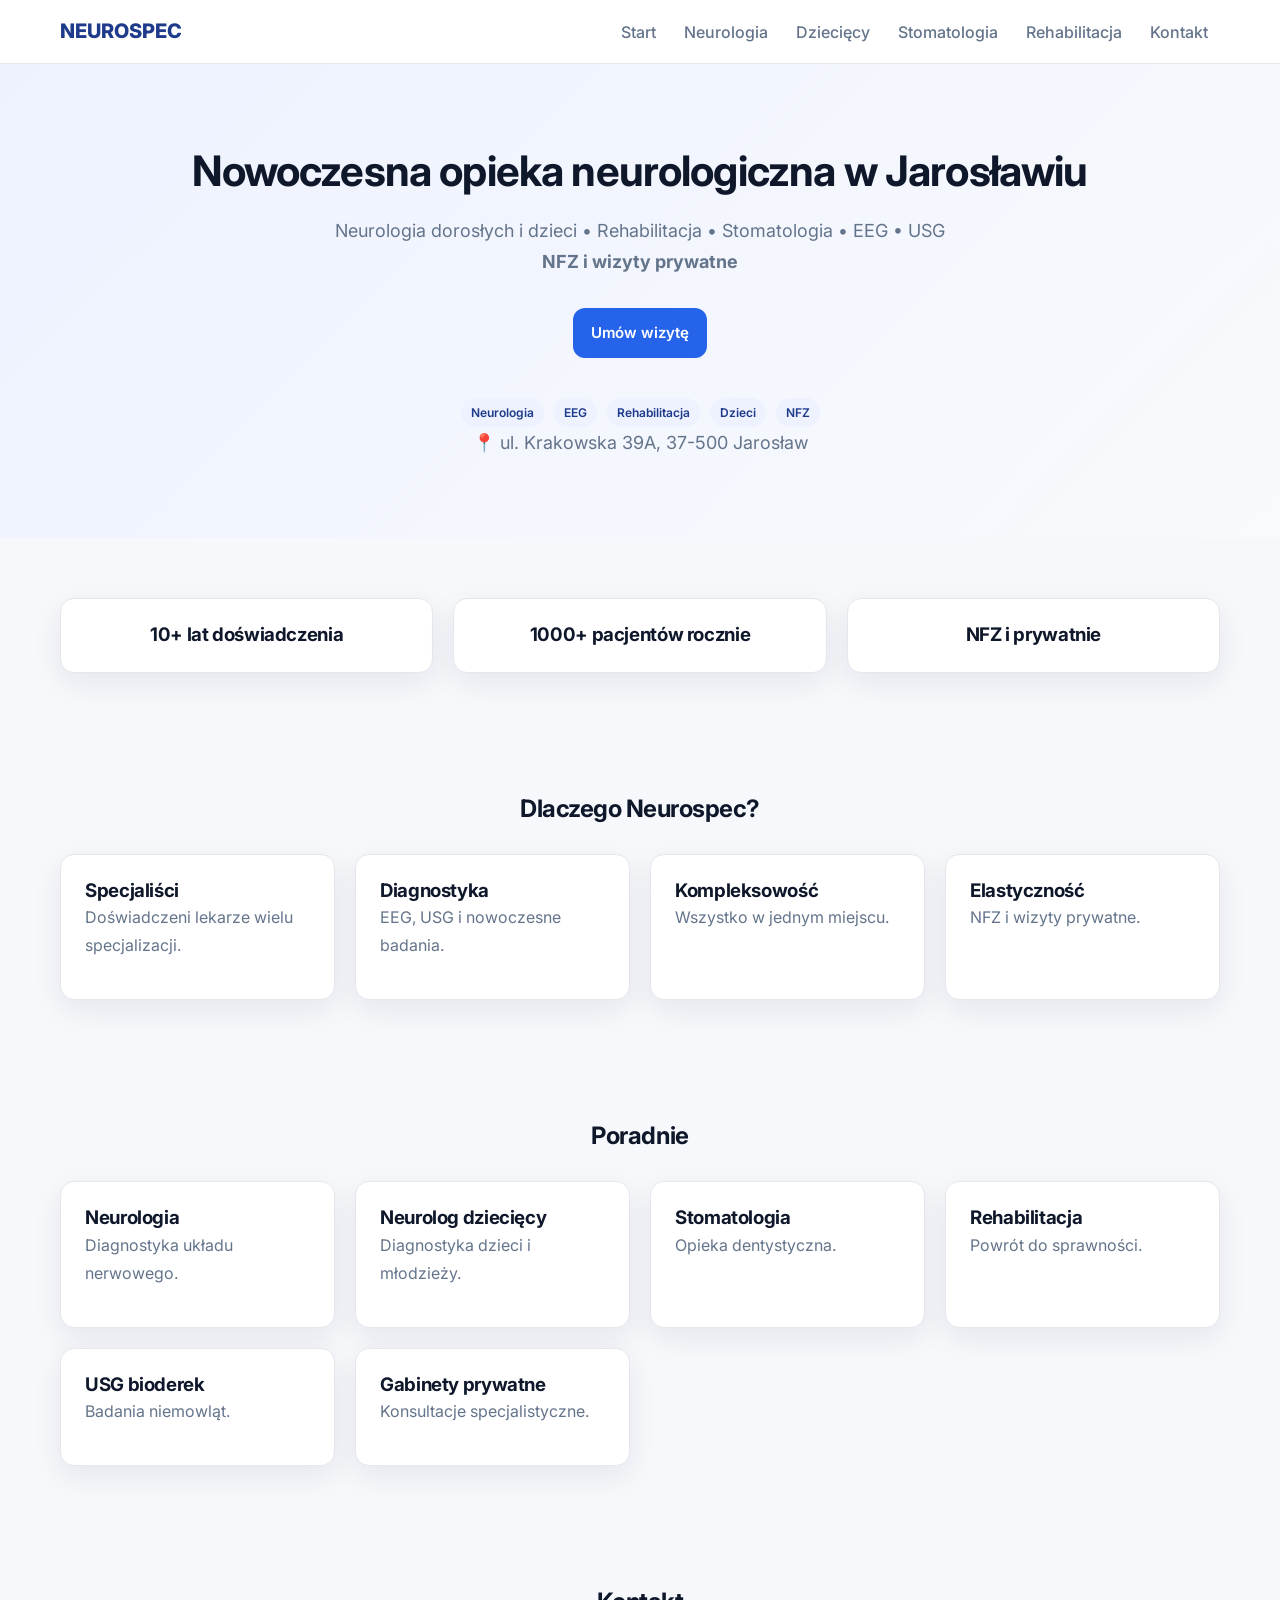
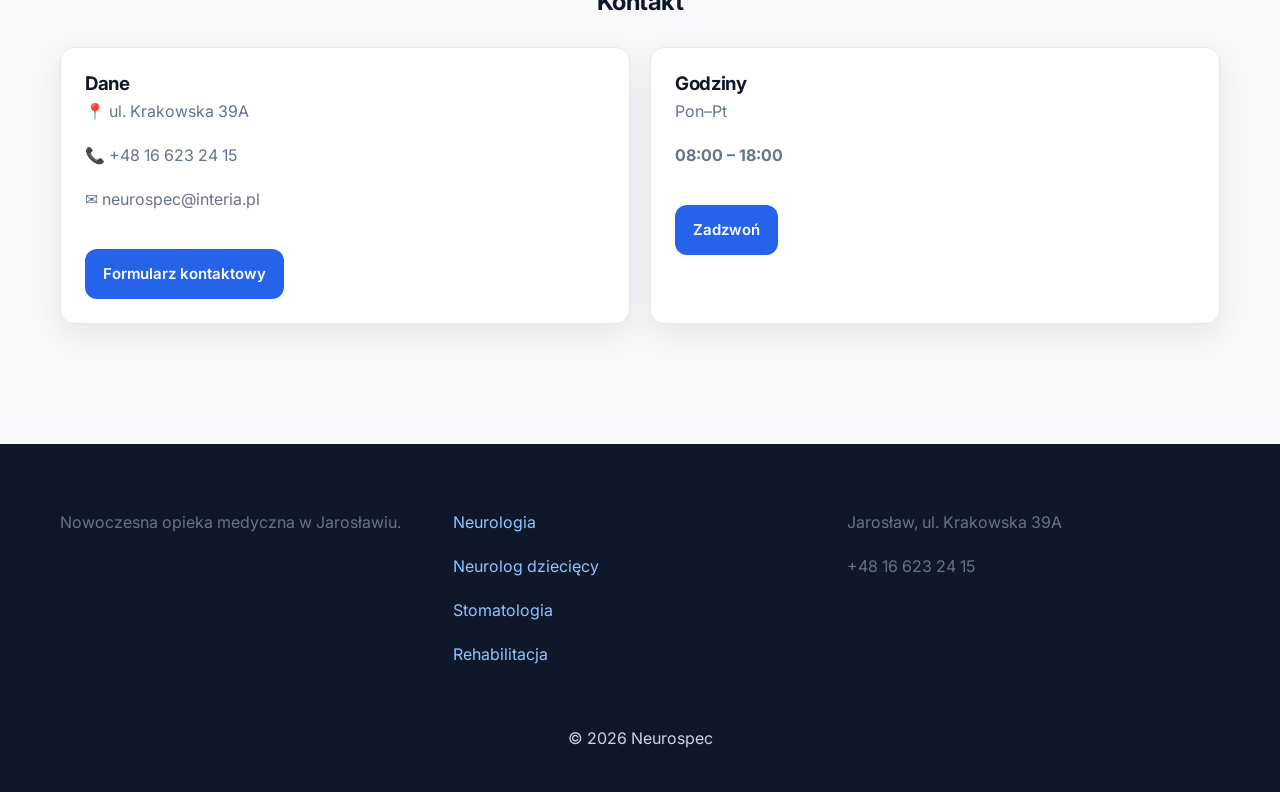
==== commit 613f0ff5: "Update index.html" ====
--- a/index.html
+++ b/index.html
@@ -1,282 +1,235 @@
 <!DOCTYPE html>
-
 <html lang="pl">
 <head>
-
 <meta charset="UTF-8">
 <meta name="viewport" content="width=device-width, initial-scale=1.0">
 
 <title>Neurospec – Nowoczesna Klinika Neurologiczna Jarosław</title>
 
-<meta name="description" content="Neurospec Jarosław – neurologia dorosłych i dzieci, rehabilitacja, stomatologia, EEG, USG. NFZ i wizyty prywatne.">
-
-<meta name="keywords" content="neurolog Jarosław, neurolog dziecięcy Jarosław, EEG Jarosław, rehabilitacja Jarosław, stomatolog Jarosław, Neurospec">
-
+<meta name="description" content="Neurospec Jarosław – neurologia, rehabilitacja, stomatologia, EEG, USG. NFZ i prywatnie.">
+<meta name="keywords" content="neurolog Jarosław, EEG, rehabilitacja, stomatologia, Neurospec">
 <meta name="robots" content="index,follow">
 
 <link rel="canonical" href="https://neurospec.com.pl">
 
-<link rel="preconnect" href="https://fonts.googleapis.com">
-<link rel="preconnect" href="https://fonts.gstatic.com" crossorigin>
-
 <link href="https://fonts.googleapis.com/css2?family=Inter:wght@300;400;500;600;700;800&display=swap" rel="stylesheet">
-
 <link rel="stylesheet" href="css/style.css">
-
-<script type="application/ld+json">
-{
- "@context":"https://schema.org",
- "@type":"MedicalClinic",
- "name":"Neurospec",
- "url":"https://neurospec.com.pl",
- "telephone":"+48166232415",
- "email":"neurospec@interia.pl",
- "address":{
-   "@type":"PostalAddress",
-   "streetAddress":"ul. Krakowska 39A",
-   "addressLocality":"Jarosław",
-   "postalCode":"37-500",
-   "addressCountry":"PL"
- }
-}
-</script>
-
 </head>
 
 <body>
 
-<nav class="nav">
-<div class="nav-inner">
-
-<a href="index.html">Start</a> <a href="neurolog.html">Neurologia</a> <a href="neurolog-dzieciecy.html">Neurolog dziecięcy</a> <a href="stomatologia.html">Stomatologia</a> <a href="rehabilitacja.html">Rehabilitacja</a> <a href="preluksacja.html">USG bioderek</a> <a href="gabinety-prywatne.html">Gabinety prywatne</a> <a href="kontakt.html">Kontakt</a>
-
-</div>
-</nav>
-
-<header class="hero">
-
-<div class="container">
-
-<div class="logo">NEUROSPEC</div>
-
-<h1>Nowoczesna opieka neurologiczna w Jarosławiu</h1>
-
-<p>
-Neurologia dzieci i dorosłych • Rehabilitacja • Stomatologia • Psychiatria • Psychologia • EEG • USG
-</p>
-
-<p>
-<strong>NFZ i wizyty prywatne</strong>
-</p>
-
-<a href="tel:+48166232415" class="btn btn-primary">
-Umów wizytę
-</a>
-
-<div style="margin-top:50px;display:flex;justify-content:center;gap:25px;flex-wrap:wrap;font-weight:600;">
-
-<span>Neurologia dorosłych</span> <span>Neurologia dziecięca</span> <span>EEG i diagnostyka</span> <span>Rehabilitacja</span> <span>NFZ i prywatnie</span>
-
-</div>
-
-<p class="hero-address">
-📍 ul. Krakowska 39A, 37-500 Jarosław
-</p>
-
-</div>
-
+<!-- HEADER -->
+<header>
+  <div class="container">
+
+    <div style="font-weight:800; font-size:20px; color:#1e3a8a;">
+      NEUROSPEC
+    </div>
+
+    <nav>
+      <a href="index.html">Start</a>
+      <a href="neurolog.html">Neurologia</a>
+      <a href="neurolog-dzieciecy.html">Dziecięcy</a>
+      <a href="stomatologia.html">Stomatologia</a>
+      <a href="rehabilitacja.html">Rehabilitacja</a>
+      <a href="kontakt.html">Kontakt</a>
+    </nav>
+
+  </div>
 </header>
 
-<div class="trust">
-
-<strong>10+ lat doświadczenia</strong>
-  •   <strong>1000+ pacjentów rocznie</strong>
-  •   <strong>NFZ i wizyty prywatne</strong>
-
-</div>
-
-<section class="alt">
-
-<div class="container">
-
-<h2>Dlaczego pacjenci wybierają Neurospec?</h2>
-
-<div class="grid">
-
-<div class="card">
-<h3>Doświadczeni specjaliści</h3>
-<p>Opieka lekarzy i terapeutów wielu specjalizacji.</p>
-</div>
-
-<div class="card">
-<h3>Nowoczesna diagnostyka</h3>
-<p>EEG, USG i nowoczesne zaplecze diagnostyczne.</p>
-</div>
-
-<div class="card">
-<h3>Kompleksowa opieka</h3>
-<p>Wiele poradni medycznych w jednym miejscu.</p>
-</div>
-
-<div class="card">
-<h3>NFZ i prywatnie</h3>
-<p>Możliwość leczenia w ramach NFZ oraz wizyt prywatnych.</p>
-</div>
-
-</div>
-
-</div>
-
-</section>
-
-<section>
-
-<div class="container">
-
-<h2>Nasze poradnie</h2>
-
-<div class="grid">
-
-<div class="card">
-<a href="neurolog.html">
-<h3>Neurologia</h3>
-<p>Diagnostyka i leczenie chorób układu nerwowego.</p>
-</a>
-</div>
-
-<div class="card">
-<a href="neurolog-dzieciecy.html">
-<h3>Neurolog dziecięcy</h3>
-<p>Diagnostyka neurologiczna dzieci i młodzieży.</p>
-</a>
-</div>
-
-<div class="card">
-<a href="stomatologia.html">
-<h3>Stomatologia</h3>
-<p>Nowoczesna opieka stomatologiczna.</p>
-</a>
-</div>
-
-<div class="card">
-<a href="rehabilitacja.html">
-<h3>Rehabilitacja</h3>
-<p>Powrót do sprawności po urazach i chorobach.</p>
-</a>
-</div>
-
-<div class="card">
-<a href="preluksacja.html">
-<h3>USG bioderek</h3>
-<p>Diagnostyka niemowląt i badania preluksacyjne.</p>
-</a>
-</div>
-
-<div class="card">
-<a href="gabinety-prywatne.html">
-<h3>Gabinety prywatne</h3>
-<p>Konsultacje specjalistyczne wielu dziedzin.</p>
-</a>
-</div>
-
-</div>
-
-</div>
-
-</section>
-
-<section>
-
-<div class="container">
-
-<h2>Kontakt</h2>
-
-<div class="grid">
-
-<div class="card">
-
-<h3>Dane kontaktowe</h3>
-
-<p>📍 ul. Krakowska 39A, 37-500 Jarosław</p>
-<p>📞 +48 16 623 24 15</p>
-<p>✉️ neurospec@interia.pl</p>
-
-<a href="kontakt.html" class="btn btn-primary">
-Przejdź do kontaktu
-</a>
-
-</div>
-
-<div class="card">
-
-<h3>Godziny rejestracji</h3>
-
-<p>Poniedziałek – Piątek</p>
-<p><strong>08:00 – 18:00</strong></p>
-
-<p>
-Zachęcamy do wcześniejszej rejestracji telefonicznej.
-</p>
-
-<a href="tel:+48166232415" class="btn btn-primary">
-Zadzwoń
-</a>
-
-</div>
-
-</div>
-
-</div>
-
-</section>
-
-<footer class="footer">
-
-<div class="container">
-
-<div class="grid">
-
-<div>
-
-<h3>Neurospec</h3>
-
-<p>
-Nowoczesna Klinika Medyczna w Jarosławiu.
-</p>
-
-</div>
-
-<div>
-
-<h3>Poradnie</h3>
-
-<p><a href="neurolog.html">Neurologia</a></p>
-<p><a href="neurolog-dzieciecy.html">Neurolog dziecięcy</a></p>
-<p><a href="stomatologia.html">Stomatologia</a></p>
-<p><a href="rehabilitacja.html">Rehabilitacja</a></p>
-
-</div>
-
-<div>
-
-<h3>Kontakt</h3>
-
-<p>ul. Krakowska 39A</p>
-<p>37-500 Jarosław</p>
-<p>tel. +48 16 623 24 15</p>
-
-</div>
-
-</div>
-
-<div style="margin-top:50px;">
-
-© 2026 Neurospec. Wszelkie prawa zastrzeżone.
-
-</div>
-
-</div>
-
+<!-- HERO -->
+<section class="hero">
+  <div class="container">
+
+    <h1>Nowoczesna opieka neurologiczna w Jarosławiu</h1>
+
+    <p>
+      Neurologia dorosłych i dzieci • Rehabilitacja • Stomatologia • EEG • USG
+    </p>
+
+    <p><strong>NFZ i wizyty prywatne</strong></p>
+
+    <a href="tel:+48166232415" class="btn btn-primary mt-3">
+      Umów wizytę
+    </a>
+
+    <div class="mt-4" style="display:flex; gap:10px; flex-wrap:wrap; justify-content:center;">
+      <span class="badge">Neurologia</span>
+      <span class="badge">EEG</span>
+      <span class="badge">Rehabilitacja</span>
+      <span class="badge">Dzieci</span>
+      <span class="badge">NFZ</span>
+    </div>
+
+    <p class="mt-3">
+      📍 ul. Krakowska 39A, 37-500 Jarosław
+    </p>
+
+  </div>
+</section>
+
+<!-- TRUST -->
+<section>
+  <div class="container grid">
+
+    <div class="card text-center">
+      <h3>10+ lat doświadczenia</h3>
+    </div>
+
+    <div class="card text-center">
+      <h3>1000+ pacjentów rocznie</h3>
+    </div>
+
+    <div class="card text-center">
+      <h3>NFZ i prywatnie</h3>
+    </div>
+
+  </div>
+</section>
+
+<!-- WHY -->
+<section>
+  <div class="container">
+
+    <h2 class="text-center">Dlaczego Neurospec?</h2>
+
+    <div class="grid mt-3">
+
+      <div class="card">
+        <h3>Specjaliści</h3>
+        <p>Doświadczeni lekarze wielu specjalizacji.</p>
+      </div>
+
+      <div class="card">
+        <h3>Diagnostyka</h3>
+        <p>EEG, USG i nowoczesne badania.</p>
+      </div>
+
+      <div class="card">
+        <h3>Kompleksowość</h3>
+        <p>Wszystko w jednym miejscu.</p>
+      </div>
+
+      <div class="card">
+        <h3>Elastyczność</h3>
+        <p>NFZ i wizyty prywatne.</p>
+      </div>
+
+    </div>
+
+  </div>
+</section>
+
+<!-- SERVICES -->
+<section>
+  <div class="container">
+
+    <h2 class="text-center">Poradnie</h2>
+
+    <div class="grid mt-3">
+
+      <a class="card" href="neurolog.html">
+        <h3>Neurologia</h3>
+        <p>Diagnostyka układu nerwowego.</p>
+      </a>
+
+      <a class="card" href="neurolog-dzieciecy.html">
+        <h3>Neurolog dziecięcy</h3>
+        <p>Diagnostyka dzieci i młodzieży.</p>
+      </a>
+
+      <a class="card" href="stomatologia.html">
+        <h3>Stomatologia</h3>
+        <p>Opieka dentystyczna.</p>
+      </a>
+
+      <a class="card" href="rehabilitacja.html">
+        <h3>Rehabilitacja</h3>
+        <p>Powrót do sprawności.</p>
+      </a>
+
+      <a class="card" href="preluksacja.html">
+        <h3>USG bioderek</h3>
+        <p>Badania niemowląt.</p>
+      </a>
+
+      <a class="card" href="gabinety-prywatne.html">
+        <h3>Gabinety prywatne</h3>
+        <p>Konsultacje specjalistyczne.</p>
+      </a>
+
+    </div>
+
+  </div>
+</section>
+
+<!-- CONTACT -->
+<section>
+  <div class="container">
+
+    <h2 class="text-center">Kontakt</h2>
+
+    <div class="grid mt-3">
+
+      <div class="card">
+        <h3>Dane</h3>
+        <p>📍 ul. Krakowska 39A</p>
+        <p>📞 +48 16 623 24 15</p>
+        <p>✉️ neurospec@interia.pl</p>
+
+        <a href="kontakt.html" class="btn btn-primary mt-2">
+          Formularz kontaktowy
+        </a>
+      </div>
+
+      <div class="card">
+        <h3>Godziny</h3>
+        <p>Pon–Pt</p>
+        <p><strong>08:00 – 18:00</strong></p>
+
+        <a href="tel:+48166232415" class="btn btn-primary mt-2">
+          Zadzwoń
+        </a>
+      </div>
+
+    </div>
+
+  </div>
+</section>
+
+<!-- FOOTER -->
+<footer>
+  <div class="container">
+
+    <div class="grid">
+
+      <div>
+        <h3>Neurospec</h3>
+        <p>Nowoczesna opieka medyczna w Jarosławiu.</p>
+      </div>
+
+      <div>
+        <h3>Poradnie</h3>
+        <p><a href="neurolog.html">Neurologia</a></p>
+        <p><a href="neurolog-dzieciecy.html">Neurolog dziecięcy</a></p>
+        <p><a href="stomatologia.html">Stomatologia</a></p>
+        <p><a href="rehabilitacja.html">Rehabilitacja</a></p>
+      </div>
+
+      <div>
+        <h3>Kontakt</h3>
+        <p>Jarosław, ul. Krakowska 39A</p>
+        <p>+48 16 623 24 15</p>
+      </div>
+
+    </div>
+
+    <div class="mt-4 text-center">
+      © 2026 Neurospec
+    </div>
+
+  </div>
 </footer>
 
 </body>
--- a/css/style.css
+++ b/css/style.css
@@ -1,21 +1,28 @@
 /* =========================
-NEUROSPEC - STYLE.CSS v4
-Nowoczesna, lekka wersja
+NEUROSPEC - MODERN UI v5 (REDESIGN)
+Clean Medical UI / UX Upgrade
 ========================= */
 
 :root{
-  --primary:#334155;
-  --primary-dark:#1e293b;
-
-  --accent:#3b82f6;
-  --accent-light:#93c5fd;
-
-  --bg:#f8fafc;
+  --primary:#1e3a8a;        /* głęboki niebieski */
+  --primary-dark:#0f172a;
+
+  --accent:#2563eb;         /* CTA */
+  --accent-light:#60a5fa;
+
+  --bg:#f6f8fc;
   --text:#0f172a;
   --muted:#64748b;
 
   --card:#ffffff;
-  --border:#e2e8f0;
+  --border:#e5e7eb;
+
+  --success:#16a34a;
+  --warning:#f59e0b;
+  --danger:#ef4444;
+
+  --radius:14px;
+  --shadow: 0 10px 30px rgba(15, 23, 42, 0.08);
 }
 
 *{
@@ -29,493 +36,256 @@
 }
 
 body{
-  font-family:Inter,system-ui,-apple-system,Segoe UI,Roboto,sans-serif;
+  font-family: Inter, system-ui, -apple-system, Segoe UI, Roboto, sans-serif;
+  background:var(--bg);
   color:var(--text);
-  line-height:1.7;
-  background:#ffffff;
-}
+  line-height:1.75;
+  font-size:16px;
+}
+
+/* ===== TYPOGRAPHY ===== */
+
+h1,h2,h3,h4{
+  color:var(--primary-dark);
+  line-height:1.3;
+  letter-spacing:-0.02em;
+}
+
+p{
+  color:var(--muted);
+  margin-bottom:1rem;
+}
+
+/* ===== LINKS ===== */
+
+a{
+  color:var(--accent);
+  text-decoration:none;
+  transition:0.2s ease;
+}
+
+a:hover{
+  color:var(--primary);
+}
+
+/* ===== CONTAINERS ===== */
 
 .container{
-  max-width:1180px;
-  width:92%;
-  margin:auto;
-}
-
-/* =========================
-   NAVIGATION
-========================= */
-
-.nav{
+  max-width:1200px;
+  margin:0 auto;
+  padding:0 20px;
+}
+
+/* ===== CARDS ===== */
+
+.card{
+  background:var(--card);
+  border:1px solid var(--border);
+  border-radius:var(--radius);
+  padding:24px;
+  box-shadow:var(--shadow);
+  transition:0.25s ease;
+}
+
+.card:hover{
+  transform:translateY(-4px);
+  box-shadow:0 14px 40px rgba(15,23,42,0.12);
+}
+
+/* ===== BUTTONS ===== */
+
+button,
+.btn{
+  display:inline-flex;
+  align-items:center;
+  justify-content:center;
+  gap:8px;
+
+  padding:12px 18px;
+  border-radius:12px;
+  border:none;
+
+  font-weight:600;
+  cursor:pointer;
+
+  transition:0.2s ease;
+  font-size:15px;
+}
+
+.btn-primary{
+  background:var(--accent);
+  color:#fff;
+}
+
+.btn-primary:hover{
+  background:var(--primary);
+  transform:translateY(-2px);
+}
+
+.btn-outline{
+  background:transparent;
+  border:1px solid var(--border);
+  color:var(--text);
+}
+
+.btn-outline:hover{
+  border-color:var(--accent);
+  color:var(--accent);
+}
+
+/* ===== HEADER ===== */
+
+header{
+  background:#fff;
+  border-bottom:1px solid var(--border);
   position:sticky;
   top:0;
-  z-index:1000;
-
-  background:rgba(255,255,255,.92);
-  backdrop-filter:blur(12px);
-
-  border-bottom:1px solid var(--border);
-
-  box-shadow:
-    0 1px 0 rgba(15,23,42,.04);
-}
-
-.nav-inner{
+  z-index:100;
+}
+
+header .container{
   display:flex;
-  justify-content:center;
   align-items:center;
-  gap:24px;
-  flex-wrap:wrap;
-  padding:18px;
-}
-
-.nav a{
-  text-decoration:none;
-  font-weight:600;
-  font-size:15px;
-  color:var(--text);
-  transition:.25s;
-}
-
-.nav a:hover{
-  color:var(--accent);
-}
-
-/* =========================
-   HERO
-========================= */
+  justify-content:space-between;
+  padding:14px 20px;
+}
+
+/* ===== NAVIGATION ===== */
+
+nav a{
+  margin:0 12px;
+  font-weight:500;
+  color:var(--muted);
+}
+
+nav a:hover{
+  color:var(--primary);
+}
+
+/* ===== SECTIONS ===== */
+
+section{
+  padding:60px 0;
+}
+
+/* ===== HERO ===== */
 
 .hero{
-  background:
-    radial-gradient(
-      circle at 15% 15%,
-      rgba(59,130,246,.10),
-      transparent 40%
-    ),
-    radial-gradient(
-      circle at 85% 10%,
-      rgba(147,197,253,.18),
-      transparent 45%
-    ),
-    #f8fafc;
-
-  color:var(--text);
+  background:linear-gradient(135deg,#eef2ff,#f8fafc);
+  padding:80px 0;
   text-align:center;
-  padding:120px 20px 100px;
-}
-
-.logo{
-  display:inline-block;
-
-  padding:12px 28px;
-
-  border-radius:999px;
-  border:1px solid var(--border);
-
-  background:#ffffff;
-  backdrop-filter:blur(12px);
-
-  color:var(--primary);
-
-  font-size:28px;
-  font-weight:800;
-  letter-spacing:6px;
-
-  margin-bottom:25px;
-
-  box-shadow:
-    0 8px 24px rgba(15,23,42,.05);
 }
 
 .hero h1{
-  font-size:clamp(2.8rem,5vw,4.5rem);
-  line-height:1.05;
-  letter-spacing:-0.04em;
-  margin-bottom:24px;
-  font-weight:800;
-  color:var(--text);
+  font-size:42px;
+  margin-bottom:16px;
 }
 
 .hero p{
-  max-width:760px;
-  margin:auto;
-
-  color:#475569;
   font-size:18px;
-}
-
-.hero p + p{
-  margin-top:12px;
-}
-
-.hero .btn{
-  margin-top:30px;
-}
-
-.hero p:last-child{
-  margin-top:40px;
-}
-
-/* =========================
-   BUTTONS
-========================= */
-
-.btn{
-  display:inline-block;
-  padding:16px 34px;
-
-  border-radius:999px;
-
-  text-decoration:none;
-  font-weight:700;
-
-  transition:.3s;
-}
-
-.btn-primary{
-  background:
-    linear-gradient(
-      135deg,
-      #3b82f6,
-      #2563eb
-    );
-
-  color:#ffffff;
-
-  box-shadow:
-    0 8px 24px rgba(59,130,246,.25);
-}
-
-.btn-primary:hover{
-  transform:translateY(-2px);
-
-  box-shadow:
-    0 14px 34px rgba(59,130,246,.35);
-}
-
-/* =========================
-   TRUST BAR
-========================= */
-
-.trust{
-  background:#ffffff;
-
-  border-top:1px solid var(--border);
-  border-bottom:1px solid var(--border);
-
-  padding:24px;
-
-  text-align:center;
-  font-size:15px;
-  font-weight:600;
-
-  color:var(--primary);
-}
-
-/* =========================
-   SECTIONS
-========================= */
-
-section{
-  padding:120px 20px;
-}
-
-.alt{
-  background:var(--bg);
-}
-
-h2{
-  font-size:clamp(2rem,4vw,3rem);
-  line-height:1.15;
-  letter-spacing:-0.03em;
-
-  text-align:center;
-  margin-bottom:55px;
-
-  font-weight:800;
-  color:#1e293b;
-}
-
-h2::after{
-  content:"";
-
-  display:block;
-
-  width:90px;
-  height:5px;
-
-  margin:16px auto 0;
-
-  border-radius:999px;
-
-  background:
-    linear-gradient(
-      90deg,
-      #3b82f6,
-      #93c5fd
-    );
-}
-
-/* =========================
-   GRID
-========================= */
+  max-width:700px;
+  margin:0 auto;
+}
+
+/* ===== GRID ===== */
 
 .grid{
   display:grid;
-
-  grid-template-columns:
-    repeat(auto-fit,minmax(260px,1fr));
-
-  gap:26px;
-}
-
-/* =========================
-   CARDS
-========================= */
-
-.card{
-  background:
-    rgba(255,255,255,.9);
-
-  backdrop-filter:blur(8px);
-
-  border:1px solid rgba(226,232,240,.9);
-  border-radius:24px;
-
-  padding:36px 30px;
-
-  transition:
-    transform .25s ease,
-    box-shadow .25s ease,
-    border-color .25s ease;
-
-  box-shadow:
-    0 4px 12px rgba(15,23,42,.03),
-    0 12px 32px rgba(15,23,42,.04);
-}
-
-.card:hover{
-  transform:translateY(-4px);
-
-  border-color:#cbd5e1;
-
-  box-shadow:
-    0 10px 24px rgba(15,23,42,.06),
-    0 20px 48px rgba(15,23,42,.08);
-}
-
-.card a{
-  text-decoration:none;
-  color:inherit;
-  display:block;
-  height:100%;
-}
-
-.card h3{
-  font-size:22px;
-  margin-bottom:12px;
-
+  grid-template-columns:repeat(auto-fit,minmax(260px,1fr));
+  gap:20px;
+}
+
+/* ===== FORMS ===== */
+
+input, select, textarea{
+  width:100%;
+  padding:12px 14px;
+  border:1px solid var(--border);
+  border-radius:10px;
+  font-size:15px;
+  outline:none;
+  transition:0.2s;
+  background:#fff;
+}
+
+input:focus, textarea:focus, select:focus{
+  border-color:var(--accent);
+  box-shadow:0 0 0 3px rgba(37,99,235,0.15);
+}
+
+/* ===== TABLES ===== */
+
+table{
+  width:100%;
+  border-collapse:collapse;
+  background:#fff;
+  border-radius:var(--radius);
+  overflow:hidden;
+  box-shadow:var(--shadow);
+}
+
+th,td{
+  padding:14px;
+  border-bottom:1px solid var(--border);
+  text-align:left;
+}
+
+th{
+  background:#f1f5f9;
+  color:var(--primary-dark);
+}
+
+/* ===== UTILITIES ===== */
+
+.text-center{text-align:center;}
+.mt-1{margin-top:10px;}
+.mt-2{margin-top:20px;}
+.mt-3{margin-top:30px;}
+.mt-4{margin-top:40px;}
+
+.badge{
+  display:inline-block;
+  padding:4px 10px;
+  border-radius:999px;
+  font-size:12px;
+  font-weight:600;
+  background:#eef2ff;
   color:var(--primary);
 }
 
-.card p{
-  color:var(--muted);
-}
-
-/* =========================
-   CTA
-========================= */
-
-.cta{
-  background:
-    radial-gradient(
-      circle at top left,
-      rgba(59,130,246,.15),
-      transparent 35%
-    ),
-    linear-gradient(
-      135deg,
-      #334155,
-      #475569
-    );
-
-  color:#ffffff;
-  text-align:center;
-  padding:100px 20px;
-}
-
-.cta h2{
-  color:#ffffff;
-}
-
-.cta h2::after{
-  background:#ffffff;
-}
-
-.cta p{
-  color:#e2e8f0;
-  font-size:18px;
-  margin-bottom:20px;
-}
-
-/* =========================
-   DETAILS
-========================= */
-
-details{
-  background:#ffffff;
-
-  padding:18px;
-
-  border-radius:14px;
-  border:1px solid var(--border);
-
-  margin-bottom:14px;
-
-  box-shadow:
-    0 4px 16px rgba(15,23,42,.03);
-}
-
-/* =========================
-   FORMS
-========================= */
-
-input,
-textarea{
-  width:100%;
-
-  padding:15px;
-
-  border-radius:12px;
-  border:1px solid var(--border);
-
-  font-family:inherit;
-  font-size:15px;
-
-  margin-top:8px;
-  margin-bottom:16px;
-
-  background:#ffffff;
-}
-
-input:focus,
-textarea:focus{
-  outline:none;
-
-  border-color:var(--accent);
-
-  box-shadow:
-    0 0 0 3px rgba(59,130,246,.15);
-}
-
-textarea{
-  resize:vertical;
-  min-height:140px;
-}
-
-/* =========================
-   MAP
-========================= */
-
-.map-wrapper{
-  position:relative;
-
-  width:100%;
-  height:0;
-
-  padding-bottom:56.25%;
-
-  overflow:hidden;
-
-  border-radius:16px;
-
-  box-shadow:
-    0 10px 28px rgba(15,23,42,.08);
-}
-
-.map-wrapper iframe{
-  position:absolute;
-
-  top:0;
-  left:0;
-
-  width:100%;
-  height:100%;
-
-  border:0;
-}
-
-/* =========================
-   FOOTER
-========================= */
-
-.footer{
-  background:#ffffff;
-  color:#64748b;
-
-  text-align:center;
-
-  padding:70px 20px;
-
-  font-size:14px;
-  line-height:1.9;
-
-  border-top:1px solid #e2e8f0;
-}
-
-.footer a{
-  color:#475569;
-  text-decoration:none;
-  transition:.2s;
-}
-
-.footer a:hover{
-  color:#3b82f6;
-}
-
-/* =========================
-   MOBILE
-========================= */
-
-@media(max-width:768px){
-
-  .hero{
-    padding:90px 20px;
-  }
-
+/* ===== FOOTER ===== */
+
+footer{
+  background:#0f172a;
+  color:#cbd5e1;
+  padding:40px 0;
+  margin-top:60px;
+}
+
+footer a{
+  color:#93c5fd;
+}
+
+footer a:hover{
+  color:#fff;
+}
+
+/* ===== MOBILE ===== */
+
+@media (max-width:768px){
   .hero h1{
-    font-size:36px;
-  }
-
-  .hero p{
-    font-size:16px;
-  }
-
-  .logo{
-    font-size:22px;
-    letter-spacing:4px;
-  }
-
-  h2{
     font-size:30px;
   }
 
-  .nav-inner{
-    gap:14px;
-    font-size:14px;
+  nav{
+    display:flex;
+    flex-wrap:wrap;
+    gap:8px;
+    justify-content:center;
   }
 
-  .btn{
-    display:block;
-
-    width:100%;
-    max-width:320px;
-
-    margin:20px auto 0;
-
-    text-align:center;
+  header .container{
+    flex-direction:column;
+    gap:10px;
   }
-
-  .grid{
-    grid-template-columns:1fr;
-  }
-}
+}
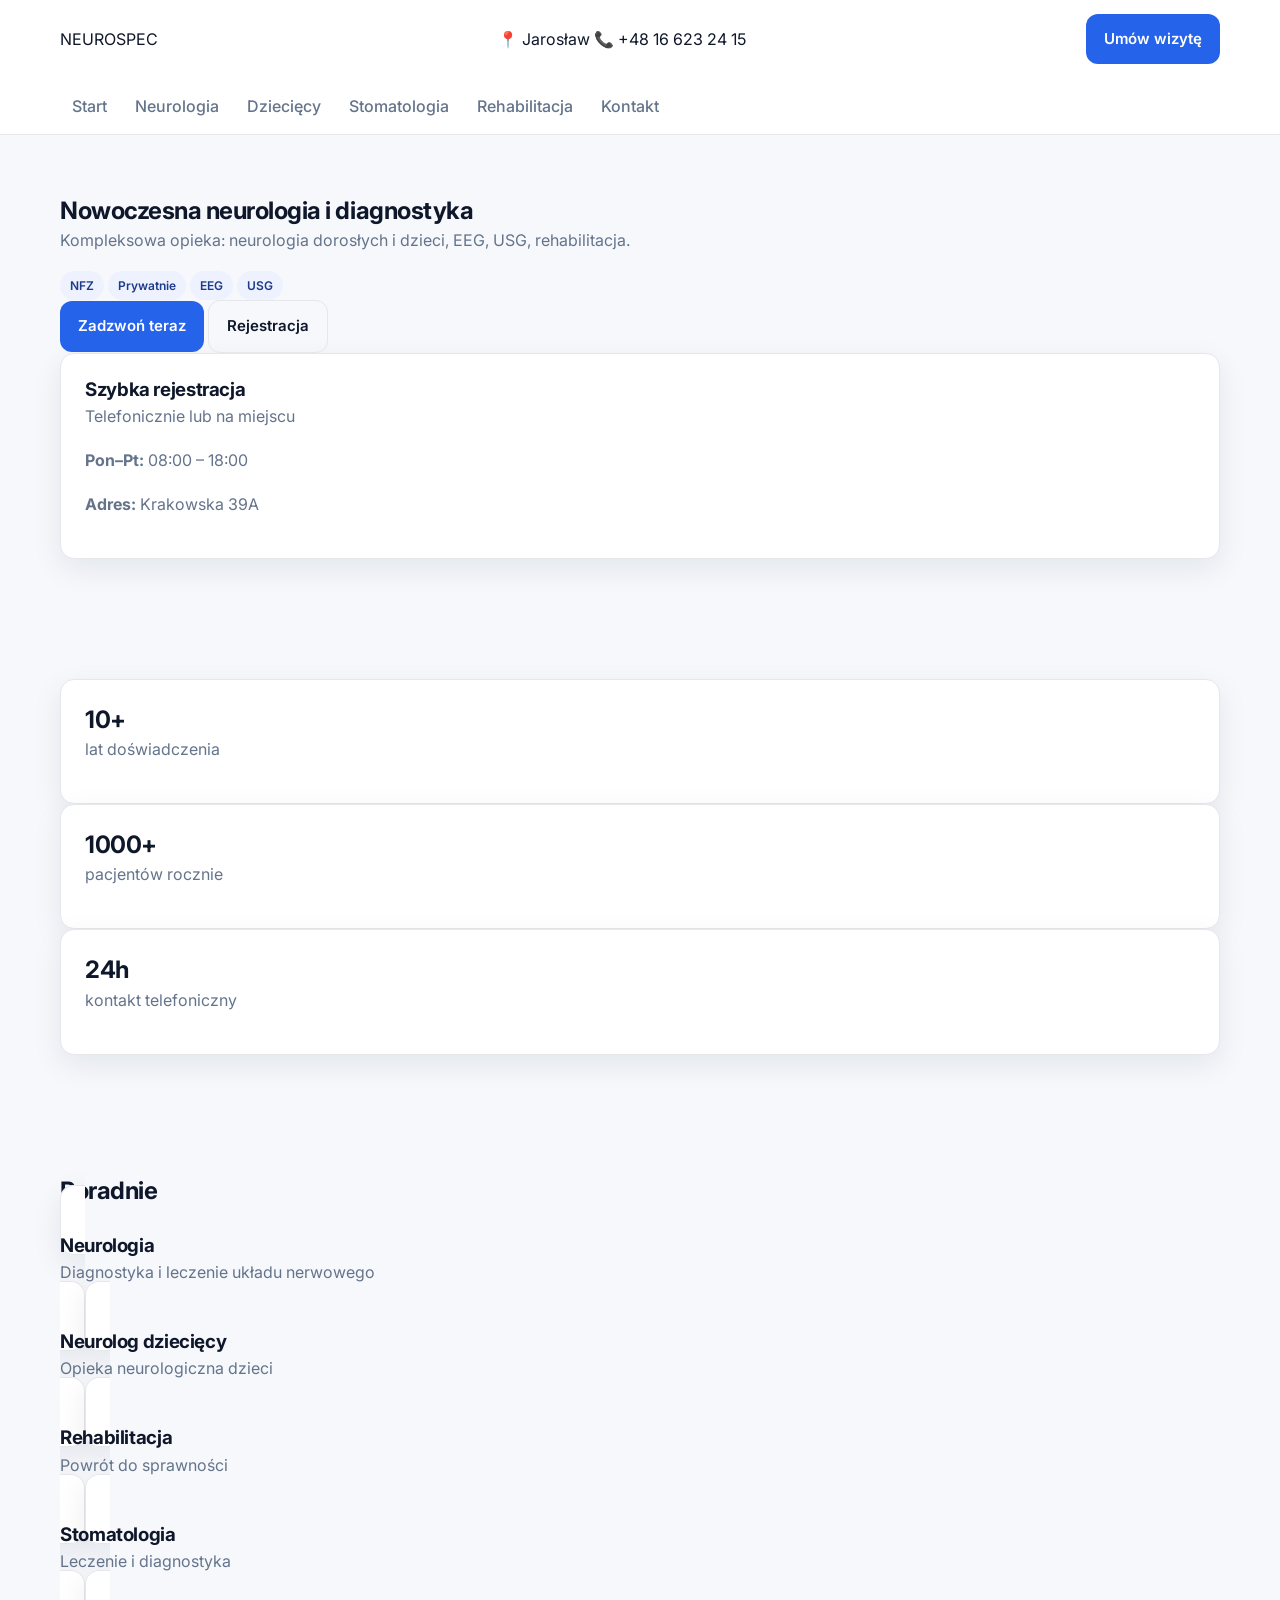
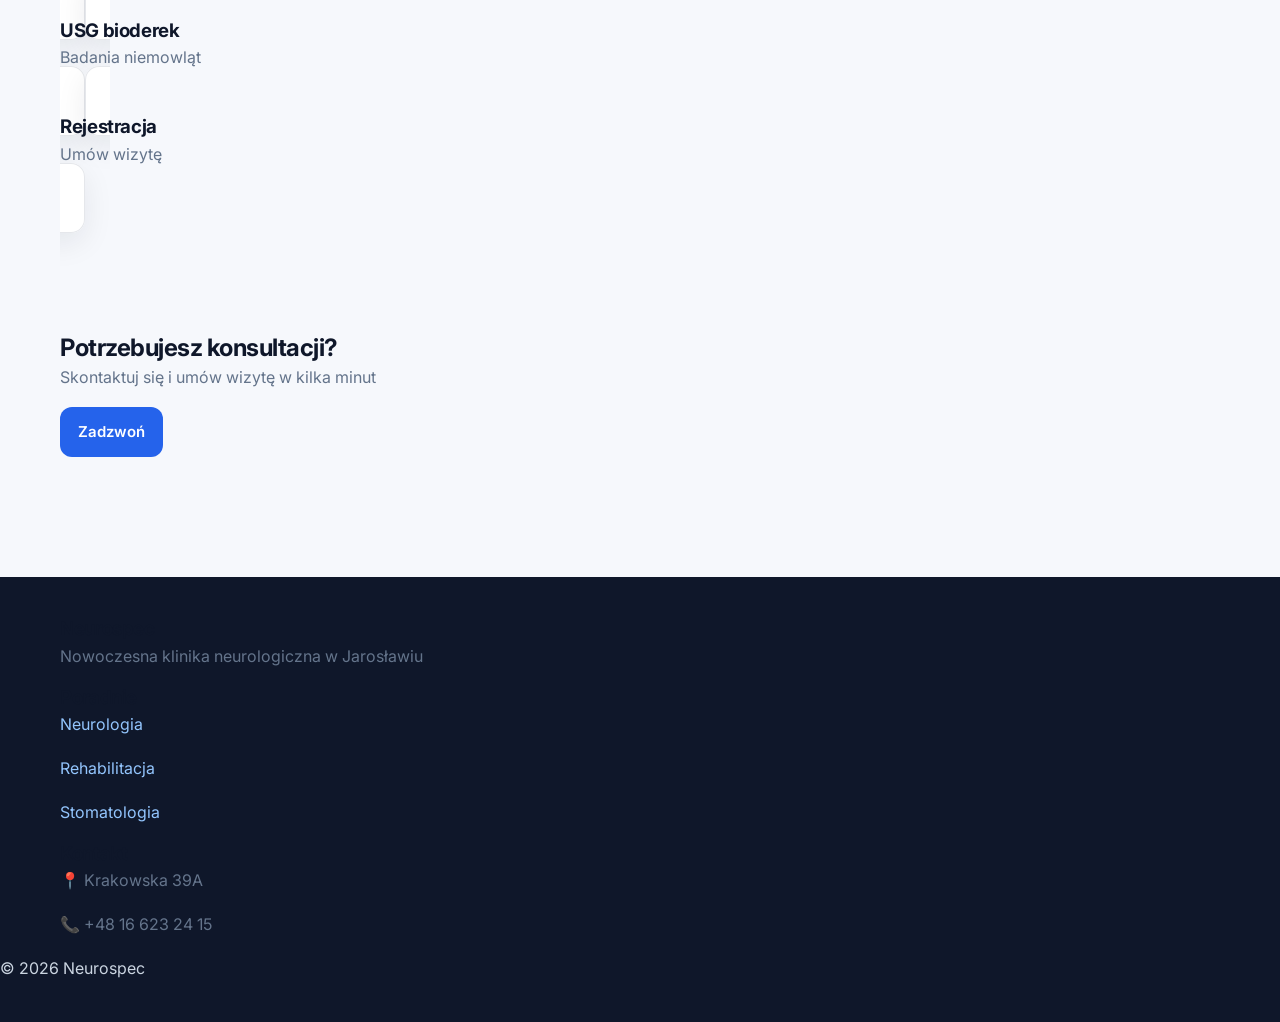
==== commit 78381ec0: "Update index.html" ====
--- a/index.html
+++ b/index.html
@@ -4,13 +4,9 @@
 <meta charset="UTF-8">
 <meta name="viewport" content="width=device-width, initial-scale=1.0">
 
-<title>Neurospec – Nowoczesna Klinika Neurologiczna Jarosław</title>
-
-<meta name="description" content="Neurospec Jarosław – neurologia, rehabilitacja, stomatologia, EEG, USG. NFZ i prywatnie.">
-<meta name="keywords" content="neurolog Jarosław, EEG, rehabilitacja, stomatologia, Neurospec">
-<meta name="robots" content="index,follow">
-
-<link rel="canonical" href="https://neurospec.com.pl">
+<title>Neurospec – Klinika Neurologiczna Jarosław</title>
+
+<meta name="description" content="Neurologia, EEG, USG, rehabilitacja. NFZ i prywatnie – Neurospec Jarosław.">
 
 <link href="https://fonts.googleapis.com/css2?family=Inter:wght@300;400;500;600;700;800&display=swap" rel="stylesheet">
 <link rel="stylesheet" href="css/style.css">
@@ -18,218 +14,212 @@
 
 <body>
 
-<!-- HEADER -->
-<header>
+<!-- ================= HEADER (PREMIUM 2026) ================= -->
+<header class="header">
+
+  <div class="header-top">
+    <div class="container header-inner">
+
+      <div class="brand">
+        <span class="logo-dot"></span>
+        <span class="logo-text">NEUROSPEC</span>
+      </div>
+
+      <div class="header-contact">
+        <span>📍 Jarosław</span>
+        <span>📞 +48 16 623 24 15</span>
+      </div>
+
+      <a href="tel:+48166232415" class="btn btn-primary btn-small">
+        Umów wizytę
+      </a>
+
+    </div>
+  </div>
+
+  <div class="header-nav">
+    <div class="container nav-inner">
+
+      <nav>
+        <a href="index.html">Start</a>
+        <a href="neurolog.html">Neurologia</a>
+        <a href="neurolog-dzieciecy.html">Dziecięcy</a>
+        <a href="stomatologia.html">Stomatologia</a>
+        <a href="rehabilitacja.html">Rehabilitacja</a>
+        <a href="kontakt.html">Kontakt</a>
+      </nav>
+
+    </div>
+  </div>
+
+</header>
+
+<!-- ================= HERO (APP STYLE 2026) ================= -->
+<section class="hero-premium">
+
+  <div class="container hero-grid">
+
+    <div class="hero-left">
+
+      <h1>Nowoczesna neurologia i diagnostyka</h1>
+
+      <p>
+        Kompleksowa opieka: neurologia dorosłych i dzieci, EEG, USG, rehabilitacja.
+      </p>
+
+      <div class="hero-badges">
+        <span class="badge">NFZ</span>
+        <span class="badge">Prywatnie</span>
+        <span class="badge">EEG</span>
+        <span class="badge">USG</span>
+      </div>
+
+      <div class="hero-actions">
+        <a href="tel:+48166232415" class="btn btn-primary">
+          Zadzwoń teraz
+        </a>
+
+        <a href="kontakt.html" class="btn btn-outline">
+          Rejestracja
+        </a>
+      </div>
+
+    </div>
+
+    <div class="hero-right">
+
+      <div class="card hero-card">
+        <h3>Szybka rejestracja</h3>
+        <p>Telefonicznie lub na miejscu</p>
+
+        <div class="divider"></div>
+
+        <p><strong>Pon–Pt:</strong> 08:00 – 18:00</p>
+        <p><strong>Adres:</strong> Krakowska 39A</p>
+      </div>
+
+    </div>
+
+  </div>
+
+</section>
+
+<!-- ================= STATS ================= -->
+<section class="stats">
+
+  <div class="container grid-3">
+
+    <div class="card stat">
+      <h2>10+</h2>
+      <p>lat doświadczenia</p>
+    </div>
+
+    <div class="card stat">
+      <h2>1000+</h2>
+      <p>pacjentów rocznie</p>
+    </div>
+
+    <div class="card stat">
+      <h2>24h</h2>
+      <p>kontakt telefoniczny</p>
+    </div>
+
+  </div>
+
+</section>
+
+<!-- ================= SERVICES ================= -->
+<section>
+
   <div class="container">
 
-    <div style="font-weight:800; font-size:20px; color:#1e3a8a;">
-      NEUROSPEC
-    </div>
-
-    <nav>
-      <a href="index.html">Start</a>
-      <a href="neurolog.html">Neurologia</a>
-      <a href="neurolog-dzieciecy.html">Dziecięcy</a>
-      <a href="stomatologia.html">Stomatologia</a>
-      <a href="rehabilitacja.html">Rehabilitacja</a>
-      <a href="kontakt.html">Kontakt</a>
-    </nav>
-
-  </div>
-</header>
-
-<!-- HERO -->
-<section class="hero">
-  <div class="container">
-
-    <h1>Nowoczesna opieka neurologiczna w Jarosławiu</h1>
-
-    <p>
-      Neurologia dorosłych i dzieci • Rehabilitacja • Stomatologia • EEG • USG
-    </p>
-
-    <p><strong>NFZ i wizyty prywatne</strong></p>
-
-    <a href="tel:+48166232415" class="btn btn-primary mt-3">
-      Umów wizytę
+    <h2 class="section-title">Poradnie</h2>
+
+    <div class="grid-3">
+
+      <a class="card service" href="neurolog.html">
+        <h3>Neurologia</h3>
+        <p>Diagnostyka i leczenie układu nerwowego</p>
+      </a>
+
+      <a class="card service" href="neurolog-dzieciecy.html">
+        <h3>Neurolog dziecięcy</h3>
+        <p>Opieka neurologiczna dzieci</p>
+      </a>
+
+      <a class="card service" href="rehabilitacja.html">
+        <h3>Rehabilitacja</h3>
+        <p>Powrót do sprawności</p>
+      </a>
+
+      <a class="card service" href="stomatologia.html">
+        <h3>Stomatologia</h3>
+        <p>Leczenie i diagnostyka</p>
+      </a>
+
+      <a class="card service" href="preluksacja.html">
+        <h3>USG bioderek</h3>
+        <p>Badania niemowląt</p>
+      </a>
+
+      <a class="card service" href="kontakt.html">
+        <h3>Rejestracja</h3>
+        <p>Umów wizytę</p>
+      </a>
+
+    </div>
+
+  </div>
+
+</section>
+
+<!-- ================= CTA ================= -->
+<section class="cta">
+
+  <div class="container cta-box">
+
+    <div>
+      <h2>Potrzebujesz konsultacji?</h2>
+      <p>Skontaktuj się i umów wizytę w kilka minut</p>
+    </div>
+
+    <a href="tel:+48166232415" class="btn btn-primary">
+      Zadzwoń
     </a>
 
-    <div class="mt-4" style="display:flex; gap:10px; flex-wrap:wrap; justify-content:center;">
-      <span class="badge">Neurologia</span>
-      <span class="badge">EEG</span>
-      <span class="badge">Rehabilitacja</span>
-      <span class="badge">Dzieci</span>
-      <span class="badge">NFZ</span>
-    </div>
-
-    <p class="mt-3">
-      📍 ul. Krakowska 39A, 37-500 Jarosław
-    </p>
-
-  </div>
-</section>
-
-<!-- TRUST -->
-<section>
-  <div class="container grid">
-
-    <div class="card text-center">
-      <h3>10+ lat doświadczenia</h3>
-    </div>
-
-    <div class="card text-center">
-      <h3>1000+ pacjentów rocznie</h3>
-    </div>
-
-    <div class="card text-center">
-      <h3>NFZ i prywatnie</h3>
-    </div>
-
-  </div>
-</section>
-
-<!-- WHY -->
-<section>
-  <div class="container">
-
-    <h2 class="text-center">Dlaczego Neurospec?</h2>
-
-    <div class="grid mt-3">
-
-      <div class="card">
-        <h3>Specjaliści</h3>
-        <p>Doświadczeni lekarze wielu specjalizacji.</p>
-      </div>
-
-      <div class="card">
-        <h3>Diagnostyka</h3>
-        <p>EEG, USG i nowoczesne badania.</p>
-      </div>
-
-      <div class="card">
-        <h3>Kompleksowość</h3>
-        <p>Wszystko w jednym miejscu.</p>
-      </div>
-
-      <div class="card">
-        <h3>Elastyczność</h3>
-        <p>NFZ i wizyty prywatne.</p>
-      </div>
-
-    </div>
-
-  </div>
-</section>
-
-<!-- SERVICES -->
-<section>
-  <div class="container">
-
-    <h2 class="text-center">Poradnie</h2>
-
-    <div class="grid mt-3">
-
-      <a class="card" href="neurolog.html">
-        <h3>Neurologia</h3>
-        <p>Diagnostyka układu nerwowego.</p>
-      </a>
-
-      <a class="card" href="neurolog-dzieciecy.html">
-        <h3>Neurolog dziecięcy</h3>
-        <p>Diagnostyka dzieci i młodzieży.</p>
-      </a>
-
-      <a class="card" href="stomatologia.html">
-        <h3>Stomatologia</h3>
-        <p>Opieka dentystyczna.</p>
-      </a>
-
-      <a class="card" href="rehabilitacja.html">
-        <h3>Rehabilitacja</h3>
-        <p>Powrót do sprawności.</p>
-      </a>
-
-      <a class="card" href="preluksacja.html">
-        <h3>USG bioderek</h3>
-        <p>Badania niemowląt.</p>
-      </a>
-
-      <a class="card" href="gabinety-prywatne.html">
-        <h3>Gabinety prywatne</h3>
-        <p>Konsultacje specjalistyczne.</p>
-      </a>
-
-    </div>
-
-  </div>
-</section>
-
-<!-- CONTACT -->
-<section>
-  <div class="container">
-
-    <h2 class="text-center">Kontakt</h2>
-
-    <div class="grid mt-3">
-
-      <div class="card">
-        <h3>Dane</h3>
-        <p>📍 ul. Krakowska 39A</p>
-        <p>📞 +48 16 623 24 15</p>
-        <p>✉️ neurospec@interia.pl</p>
-
-        <a href="kontakt.html" class="btn btn-primary mt-2">
-          Formularz kontaktowy
-        </a>
-      </div>
-
-      <div class="card">
-        <h3>Godziny</h3>
-        <p>Pon–Pt</p>
-        <p><strong>08:00 – 18:00</strong></p>
-
-        <a href="tel:+48166232415" class="btn btn-primary mt-2">
-          Zadzwoń
-        </a>
-      </div>
-
-    </div>
-
-  </div>
-</section>
-
-<!-- FOOTER -->
+  </div>
+
+</section>
+
+<!-- ================= FOOTER ================= -->
 <footer>
-  <div class="container">
-
-    <div class="grid">
-
-      <div>
-        <h3>Neurospec</h3>
-        <p>Nowoczesna opieka medyczna w Jarosławiu.</p>
-      </div>
-
-      <div>
-        <h3>Poradnie</h3>
-        <p><a href="neurolog.html">Neurologia</a></p>
-        <p><a href="neurolog-dzieciecy.html">Neurolog dziecięcy</a></p>
-        <p><a href="stomatologia.html">Stomatologia</a></p>
-        <p><a href="rehabilitacja.html">Rehabilitacja</a></p>
-      </div>
-
-      <div>
-        <h3>Kontakt</h3>
-        <p>Jarosław, ul. Krakowska 39A</p>
-        <p>+48 16 623 24 15</p>
-      </div>
-
-    </div>
-
-    <div class="mt-4 text-center">
-      © 2026 Neurospec
-    </div>
-
-  </div>
+
+  <div class="container grid-3">
+
+    <div>
+      <h3>Neurospec</h3>
+      <p>Nowoczesna klinika neurologiczna w Jarosławiu</p>
+    </div>
+
+    <div>
+      <h3>Poradnie</h3>
+      <p><a href="#">Neurologia</a></p>
+      <p><a href="#">Rehabilitacja</a></p>
+      <p><a href="#">Stomatologia</a></p>
+    </div>
+
+    <div>
+      <h3>Kontakt</h3>
+      <p>📍 Krakowska 39A</p>
+      <p>📞 +48 16 623 24 15</p>
+    </div>
+
+  </div>
+
+  <div class="footer-bottom">
+    © 2026 Neurospec
+  </div>
+
 </footer>
 
 </body>
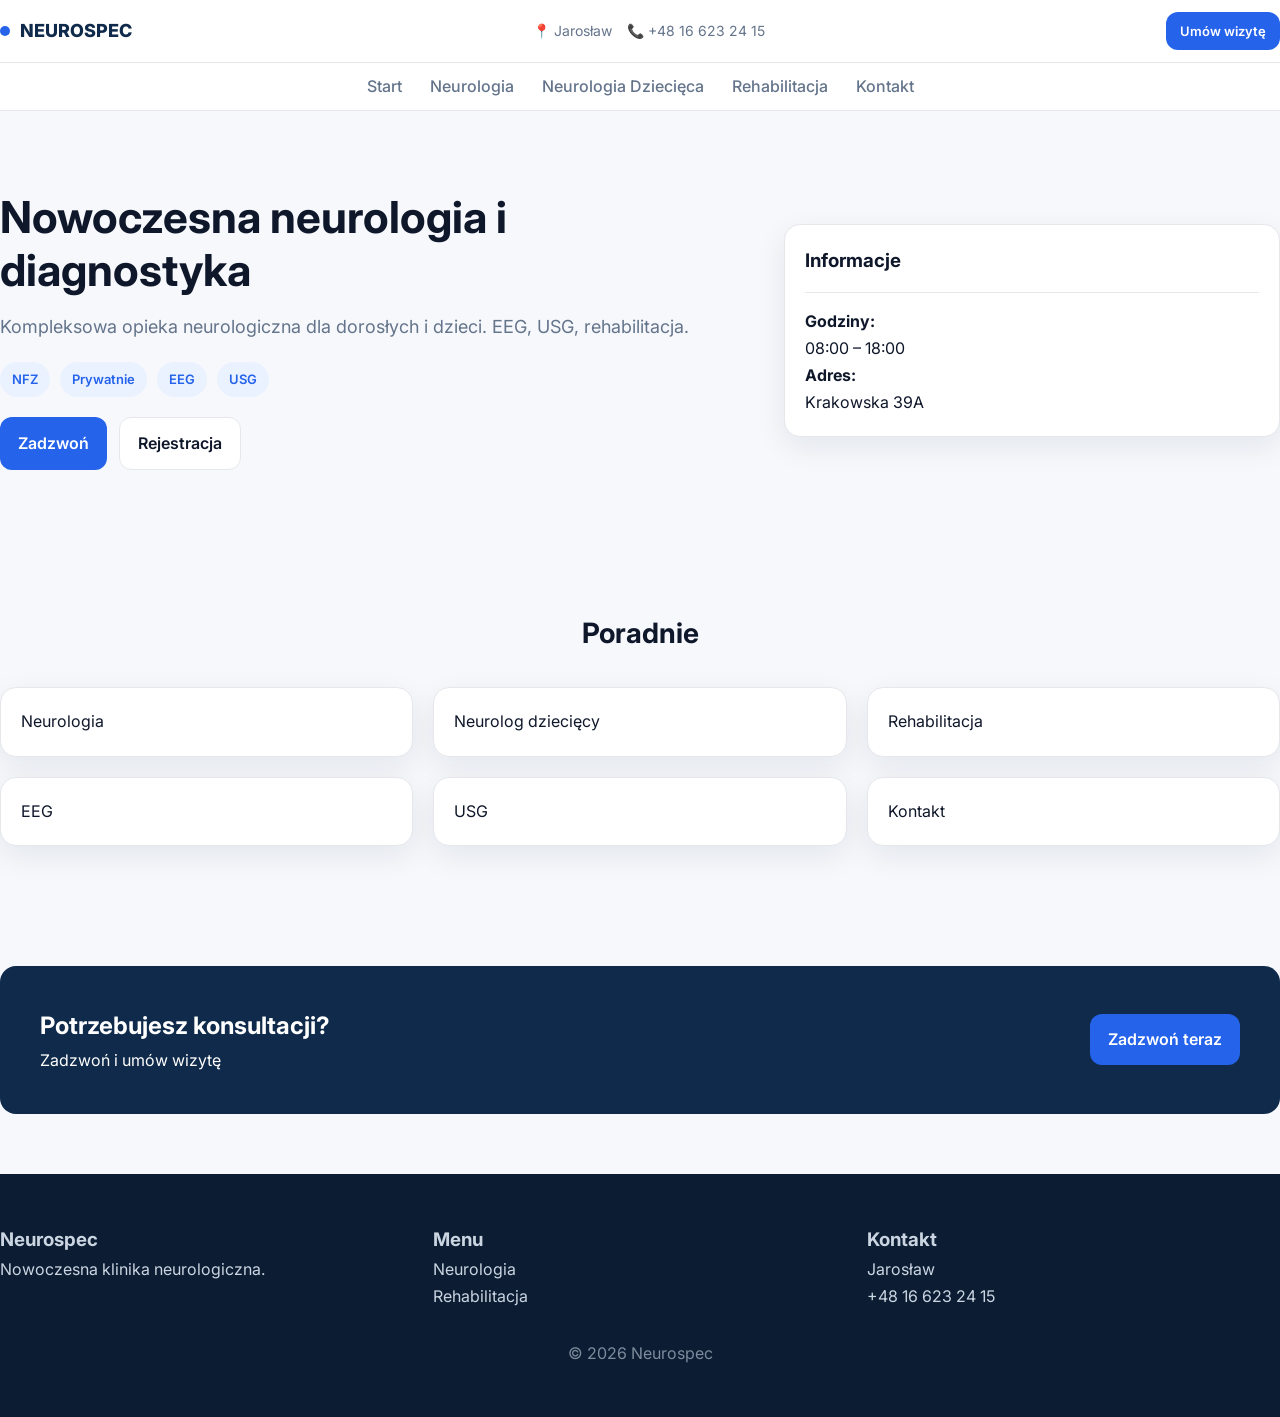
==== commit 97991d91: "Update index.html" ====
--- a/index.html
+++ b/index.html
@@ -6,15 +6,13 @@
 
 <title>Neurospec – Klinika Neurologiczna Jarosław</title>
 
-<meta name="description" content="Neurologia, EEG, USG, rehabilitacja. NFZ i prywatnie – Neurospec Jarosław.">
-
 <link href="https://fonts.googleapis.com/css2?family=Inter:wght@300;400;500;600;700;800&display=swap" rel="stylesheet">
 <link rel="stylesheet" href="css/style.css">
 </head>
 
 <body>
 
-<!-- ================= HEADER (PREMIUM 2026) ================= -->
+<!-- HEADER -->
 <header class="header">
 
   <div class="header-top">
@@ -22,7 +20,7 @@
 
       <div class="brand">
         <span class="logo-dot"></span>
-        <span class="logo-text">NEUROSPEC</span>
+        NEUROSPEC
       </div>
 
       <div class="header-contact">
@@ -39,22 +37,19 @@
 
   <div class="header-nav">
     <div class="container nav-inner">
-
       <nav>
-        <a href="index.html">Start</a>
-        <a href="neurolog.html">Neurologia</a>
-        <a href="neurolog-dzieciecy.html">Dziecięcy</a>
-        <a href="stomatologia.html">Stomatologia</a>
-        <a href="rehabilitacja.html">Rehabilitacja</a>
-        <a href="kontakt.html">Kontakt</a>
+        <a href="#">Start</a>
+        <a href="#">Neurologia</a>
+        <a href="#">Neurologia Dziecięca</a>
+        <a href="#">Rehabilitacja</a>
+        <a href="#">Kontakt</a>
       </nav>
-
     </div>
   </div>
 
 </header>
 
-<!-- ================= HERO (APP STYLE 2026) ================= -->
+<!-- HERO -->
 <section class="hero-premium">
 
   <div class="container hero-grid">
@@ -64,7 +59,7 @@
       <h1>Nowoczesna neurologia i diagnostyka</h1>
 
       <p>
-        Kompleksowa opieka: neurologia dorosłych i dzieci, EEG, USG, rehabilitacja.
+        Kompleksowa opieka neurologiczna dla dorosłych i dzieci. EEG, USG, rehabilitacja.
       </p>
 
       <div class="hero-badges">
@@ -76,10 +71,10 @@
 
       <div class="hero-actions">
         <a href="tel:+48166232415" class="btn btn-primary">
-          Zadzwoń teraz
+          Zadzwoń
         </a>
 
-        <a href="kontakt.html" class="btn btn-outline">
+        <a href="#" class="btn btn-outline">
           Rejestracja
         </a>
       </div>
@@ -89,13 +84,14 @@
     <div class="hero-right">
 
       <div class="card hero-card">
-        <h3>Szybka rejestracja</h3>
-        <p>Telefonicznie lub na miejscu</p>
+
+        <h3>Informacje</h3>
 
         <div class="divider"></div>
 
-        <p><strong>Pon–Pt:</strong> 08:00 – 18:00</p>
-        <p><strong>Adres:</strong> Krakowska 39A</p>
+        <p><strong>Godziny:</strong><br>08:00 – 18:00</p>
+        <p><strong>Adres:</strong><br>Krakowska 39A</p>
+
       </div>
 
     </div>
@@ -104,31 +100,7 @@
 
 </section>
 
-<!-- ================= STATS ================= -->
-<section class="stats">
-
-  <div class="container grid-3">
-
-    <div class="card stat">
-      <h2>10+</h2>
-      <p>lat doświadczenia</p>
-    </div>
-
-    <div class="card stat">
-      <h2>1000+</h2>
-      <p>pacjentów rocznie</p>
-    </div>
-
-    <div class="card stat">
-      <h2>24h</h2>
-      <p>kontakt telefoniczny</p>
-    </div>
-
-  </div>
-
-</section>
-
-<!-- ================= SERVICES ================= -->
+<!-- SERVICES -->
 <section>
 
   <div class="container">
@@ -137,35 +109,12 @@
 
     <div class="grid-3">
 
-      <a class="card service" href="neurolog.html">
-        <h3>Neurologia</h3>
-        <p>Diagnostyka i leczenie układu nerwowego</p>
-      </a>
-
-      <a class="card service" href="neurolog-dzieciecy.html">
-        <h3>Neurolog dziecięcy</h3>
-        <p>Opieka neurologiczna dzieci</p>
-      </a>
-
-      <a class="card service" href="rehabilitacja.html">
-        <h3>Rehabilitacja</h3>
-        <p>Powrót do sprawności</p>
-      </a>
-
-      <a class="card service" href="stomatologia.html">
-        <h3>Stomatologia</h3>
-        <p>Leczenie i diagnostyka</p>
-      </a>
-
-      <a class="card service" href="preluksacja.html">
-        <h3>USG bioderek</h3>
-        <p>Badania niemowląt</p>
-      </a>
-
-      <a class="card service" href="kontakt.html">
-        <h3>Rejestracja</h3>
-        <p>Umów wizytę</p>
-      </a>
+      <a class="card" href="#">Neurologia</a>
+      <a class="card" href="#">Neurolog dziecięcy</a>
+      <a class="card" href="#">Rehabilitacja</a>
+      <a class="card" href="#">EEG</a>
+      <a class="card" href="#">USG</a>
+      <a class="card" href="#">Kontakt</a>
 
     </div>
 
@@ -173,45 +122,44 @@
 
 </section>
 
-<!-- ================= CTA ================= -->
-<section class="cta">
+<!-- CTA -->
+<section>
 
   <div class="container cta-box">
 
     <div>
       <h2>Potrzebujesz konsultacji?</h2>
-      <p>Skontaktuj się i umów wizytę w kilka minut</p>
+      <p>Zadzwoń i umów wizytę</p>
     </div>
 
     <a href="tel:+48166232415" class="btn btn-primary">
-      Zadzwoń
+      Zadzwoń teraz
     </a>
 
   </div>
 
 </section>
 
-<!-- ================= FOOTER ================= -->
+<!-- FOOTER -->
 <footer>
 
   <div class="container grid-3">
 
     <div>
       <h3>Neurospec</h3>
-      <p>Nowoczesna klinika neurologiczna w Jarosławiu</p>
+      <p>Nowoczesna klinika neurologiczna.</p>
     </div>
 
     <div>
-      <h3>Poradnie</h3>
+      <h3>Menu</h3>
       <p><a href="#">Neurologia</a></p>
       <p><a href="#">Rehabilitacja</a></p>
-      <p><a href="#">Stomatologia</a></p>
     </div>
 
     <div>
       <h3>Kontakt</h3>
-      <p>📍 Krakowska 39A</p>
-      <p>📞 +48 16 623 24 15</p>
+      <p>Jarosław</p>
+      <p>+48 16 623 24 15</p>
     </div>
 
   </div>
--- a/css/style.css
+++ b/css/style.css
@@ -1,291 +1,285 @@
-/* =========================
-NEUROSPEC - MODERN UI v5 (REDESIGN)
-Clean Medical UI / UX Upgrade
-========================= */
-
 :root{
-  --primary:#1e3a8a;        /* głęboki niebieski */
-  --primary-dark:#0f172a;
-
-  --accent:#2563eb;         /* CTA */
-  --accent-light:#60a5fa;
-
-  --bg:#f6f8fc;
-  --text:#0f172a;
-  --muted:#64748b;
-
-  --card:#ffffff;
-  --border:#e5e7eb;
-
-  --success:#16a34a;
-  --warning:#f59e0b;
-  --danger:#ef4444;
-
-  --radius:14px;
+  --primary:#0F2A4A;
+  --primary-2:#2563EB;
+
+  --bg:#F6F8FC;
+  --card:#FFFFFF;
+  --text:#0F172A;
+  --muted:#64748B;
+
+  --border:#E5E7EB;
+
+  --radius:16px;
   --shadow: 0 10px 30px rgba(15, 23, 42, 0.08);
 }
 
 *{
-  box-sizing:border-box;
   margin:0;
   padding:0;
-}
-
-html{
-  scroll-behavior:smooth;
+  box-sizing:border-box;
 }
 
 body{
-  font-family: Inter, system-ui, -apple-system, Segoe UI, Roboto, sans-serif;
+  font-family:Inter,system-ui,-apple-system,Segoe UI,Roboto,sans-serif;
   background:var(--bg);
   color:var(--text);
-  line-height:1.75;
-  font-size:16px;
-}
-
-/* ===== TYPOGRAPHY ===== */
-
-h1,h2,h3,h4{
-  color:var(--primary-dark);
-  line-height:1.3;
-  letter-spacing:-0.02em;
-}
-
-p{
+  line-height:1.7;
+}
+
+/* ================= HEADER ================= */
+
+.header{
+  position:sticky;
+  top:0;
+  z-index:1000;
+  background:#fff;
+  border-bottom:1px solid var(--border);
+}
+
+.header-top{
+  padding:12px 0;
+}
+
+.header-inner{
+  display:flex;
+  justify-content:space-between;
+  align-items:center;
+  gap:20px;
+}
+
+.brand{
+  display:flex;
+  align-items:center;
+  gap:10px;
+  font-weight:800;
+  font-size:18px;
+  color:var(--primary);
+}
+
+.logo-dot{
+  width:10px;
+  height:10px;
+  border-radius:50%;
+  background:var(--primary-2);
+}
+
+.header-contact{
+  display:flex;
+  gap:15px;
   color:var(--muted);
-  margin-bottom:1rem;
-}
-
-/* ===== LINKS ===== */
-
-a{
-  color:var(--accent);
-  text-decoration:none;
-  transition:0.2s ease;
-}
-
-a:hover{
+  font-size:14px;
+}
+
+.header-nav{
+  border-top:1px solid var(--border);
+}
+
+.nav-inner{
+  display:flex;
+  justify-content:center;
+  padding:10px 0;
+}
+
+nav a{
+  margin:0 12px;
+  text-decoration:none;
+  color:var(--muted);
+  font-weight:500;
+}
+
+nav a:hover{
   color:var(--primary);
 }
 
-/* ===== CONTAINERS ===== */
-
-.container{
-  max-width:1200px;
-  margin:0 auto;
-  padding:0 20px;
-}
-
-/* ===== CARDS ===== */
+/* ================= HERO ================= */
+
+.hero-premium{
+  padding:80px 0;
+}
+
+.hero-grid{
+  display:grid;
+  grid-template-columns:1.2fr 0.8fr;
+  gap:40px;
+  align-items:center;
+}
+
+.hero-left h1{
+  font-size:44px;
+  line-height:1.2;
+  margin-bottom:15px;
+}
+
+.hero-left p{
+  color:var(--muted);
+  font-size:18px;
+}
+
+.hero-badges{
+  margin:20px 0;
+  display:flex;
+  gap:10px;
+  flex-wrap:wrap;
+}
+
+.badge{
+  background:#EAF2FF;
+  color:var(--primary-2);
+  padding:6px 12px;
+  border-radius:999px;
+  font-size:13px;
+  font-weight:600;
+}
+
+.hero-actions{
+  display:flex;
+  gap:12px;
+  margin-top:20px;
+}
+
+/* ================= BUTTONS ================= */
+
+.btn{
+  padding:12px 18px;
+  border-radius:12px;
+  text-decoration:none;
+  font-weight:600;
+  display:inline-flex;
+  align-items:center;
+  justify-content:center;
+}
+
+.btn-primary{
+  background:var(--primary-2);
+  color:#fff;
+}
+
+.btn-primary:hover{
+  background:var(--primary);
+}
+
+.btn-outline{
+  border:1px solid var(--border);
+  color:var(--text);
+  background:#fff;
+}
+
+.btn-outline:hover{
+  border-color:var(--primary-2);
+  color:var(--primary-2);
+}
+
+.btn-small{
+  padding:8px 14px;
+  font-size:13px;
+}
+
+/* ================= CARDS ================= */
 
 .card{
   background:var(--card);
   border:1px solid var(--border);
   border-radius:var(--radius);
-  padding:24px;
+  padding:20px;
   box-shadow:var(--shadow);
-  transition:0.25s ease;
+  transition:0.2s ease;
 }
 
 .card:hover{
   transform:translateY(-4px);
-  box-shadow:0 14px 40px rgba(15,23,42,0.12);
-}
-
-/* ===== BUTTONS ===== */
-
-button,
-.btn{
-  display:inline-flex;
-  align-items:center;
-  justify-content:center;
-  gap:8px;
-
-  padding:12px 18px;
-  border-radius:12px;
-  border:none;
-
-  font-weight:600;
-  cursor:pointer;
-
-  transition:0.2s ease;
-  font-size:15px;
-}
-
-.btn-primary{
-  background:var(--accent);
-  color:#fff;
-}
-
-.btn-primary:hover{
-  background:var(--primary);
-  transform:translateY(-2px);
-}
-
-.btn-outline{
-  background:transparent;
-  border:1px solid var(--border);
-  color:var(--text);
-}
-
-.btn-outline:hover{
-  border-color:var(--accent);
-  color:var(--accent);
-}
-
-/* ===== HEADER ===== */
-
-header{
-  background:#fff;
-  border-bottom:1px solid var(--border);
-  position:sticky;
-  top:0;
-  z-index:100;
-}
-
-header .container{
-  display:flex;
-  align-items:center;
-  justify-content:space-between;
-  padding:14px 20px;
-}
-
-/* ===== NAVIGATION ===== */
-
-nav a{
-  margin:0 12px;
-  font-weight:500;
-  color:var(--muted);
-}
-
-nav a:hover{
-  color:var(--primary);
-}
-
-/* ===== SECTIONS ===== */
+}
+
+/* ================= GRID ================= */
+
+.grid-3{
+  display:grid;
+  grid-template-columns:repeat(3,1fr);
+  gap:20px;
+}
+
+.grid-3 a{
+  text-decoration:none;
+  color:inherit;
+}
+
+/* ================= SECTIONS ================= */
 
 section{
   padding:60px 0;
 }
 
-/* ===== HERO ===== */
-
-.hero{
-  background:linear-gradient(135deg,#eef2ff,#f8fafc);
-  padding:80px 0;
+.section-title{
   text-align:center;
-}
-
-.hero h1{
-  font-size:42px;
-  margin-bottom:16px;
-}
-
-.hero p{
-  font-size:18px;
-  max-width:700px;
-  margin:0 auto;
-}
-
-/* ===== GRID ===== */
-
-.grid{
-  display:grid;
-  grid-template-columns:repeat(auto-fit,minmax(260px,1fr));
-  gap:20px;
-}
-
-/* ===== FORMS ===== */
-
-input, select, textarea{
-  width:100%;
-  padding:12px 14px;
-  border:1px solid var(--border);
-  border-radius:10px;
-  font-size:15px;
-  outline:none;
-  transition:0.2s;
-  background:#fff;
-}
-
-input:focus, textarea:focus, select:focus{
-  border-color:var(--accent);
-  box-shadow:0 0 0 3px rgba(37,99,235,0.15);
-}
-
-/* ===== TABLES ===== */
-
-table{
-  width:100%;
-  border-collapse:collapse;
-  background:#fff;
+  font-size:28px;
+  margin-bottom:30px;
+}
+
+/* ================= HERO CARD ================= */
+
+.hero-card h3{
+  margin-bottom:8px;
+}
+
+.divider{
+  height:1px;
+  background:var(--border);
+  margin:15px 0;
+}
+
+/* ================= CTA ================= */
+
+.cta-box{
+  background:var(--primary);
+  color:#fff;
+  padding:40px;
   border-radius:var(--radius);
-  overflow:hidden;
-  box-shadow:var(--shadow);
-}
-
-th,td{
-  padding:14px;
-  border-bottom:1px solid var(--border);
-  text-align:left;
-}
-
-th{
-  background:#f1f5f9;
-  color:var(--primary-dark);
-}
-
-/* ===== UTILITIES ===== */
-
-.text-center{text-align:center;}
-.mt-1{margin-top:10px;}
-.mt-2{margin-top:20px;}
-.mt-3{margin-top:30px;}
-.mt-4{margin-top:40px;}
-
-.badge{
-  display:inline-block;
-  padding:4px 10px;
-  border-radius:999px;
-  font-size:12px;
-  font-weight:600;
-  background:#eef2ff;
-  color:var(--primary);
-}
-
-/* ===== FOOTER ===== */
+  display:flex;
+  justify-content:space-between;
+  align-items:center;
+}
+
+/* ================= FOOTER ================= */
 
 footer{
-  background:#0f172a;
+  background:#0B1C33;
   color:#cbd5e1;
-  padding:40px 0;
-  margin-top:60px;
+  padding:50px 0;
 }
 
 footer a{
   color:#93c5fd;
-}
-
-footer a:hover{
-  color:#fff;
-}
-
-/* ===== MOBILE ===== */
-
-@media (max-width:768px){
-  .hero h1{
-    font-size:30px;
-  }
-
-  nav{
-    display:flex;
-    flex-wrap:wrap;
-    gap:8px;
-    justify-content:center;
-  }
-
-  header .container{
+  text-decoration:none;
+}
+
+.footer-bottom{
+  text-align:center;
+  margin-top:30px;
+  opacity:0.6;
+}
+
+/* ================= RESPONSIVE ================= */
+
+@media(max-width:900px){
+  .hero-grid{
+    grid-template-columns:1fr;
+  }
+
+  .grid-3{
+    grid-template-columns:1fr;
+  }
+
+  .cta-box{
     flex-direction:column;
-    gap:10px;
-  }
-}
+    gap:20px;
+    text-align:center;
+  }
+
+  .header-inner{
+    flex-direction:column;
+  }
+
+  nav a{
+    display:inline-block;
+    margin:6px;
+  }
+}
